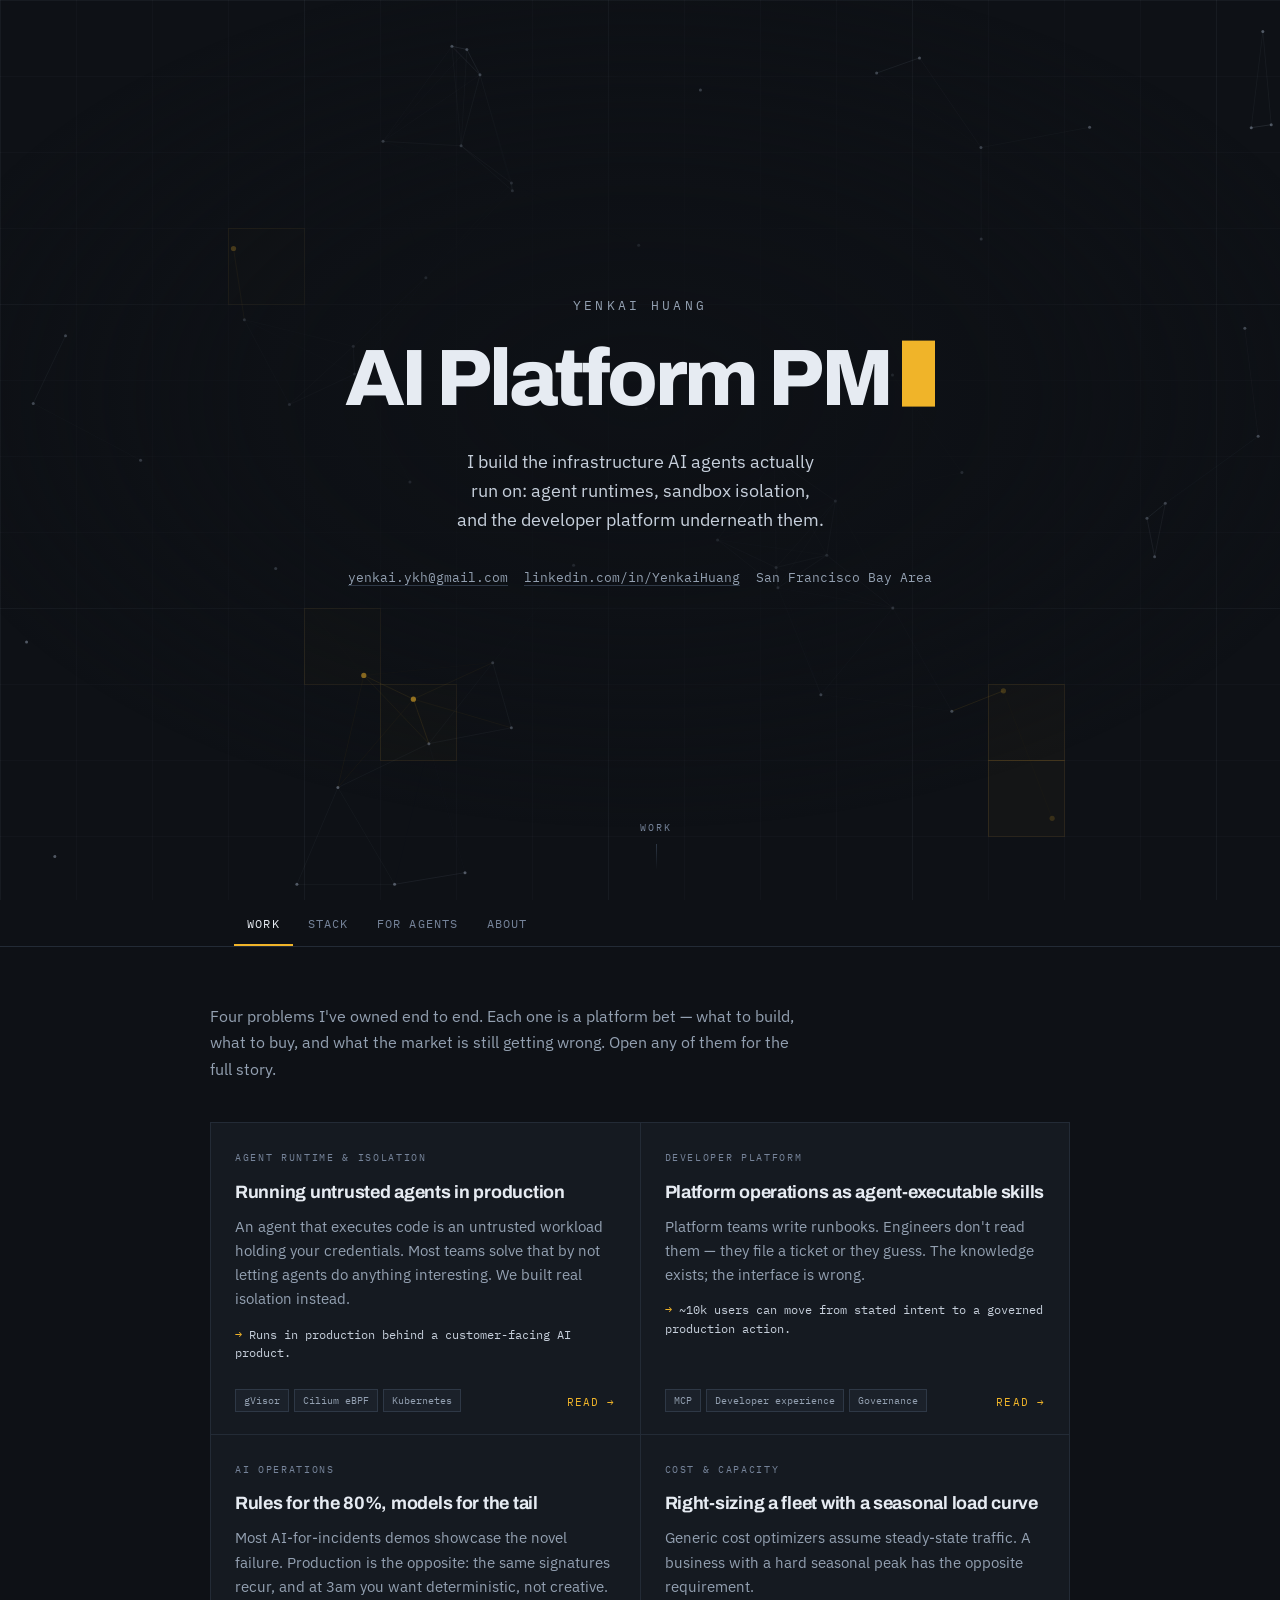
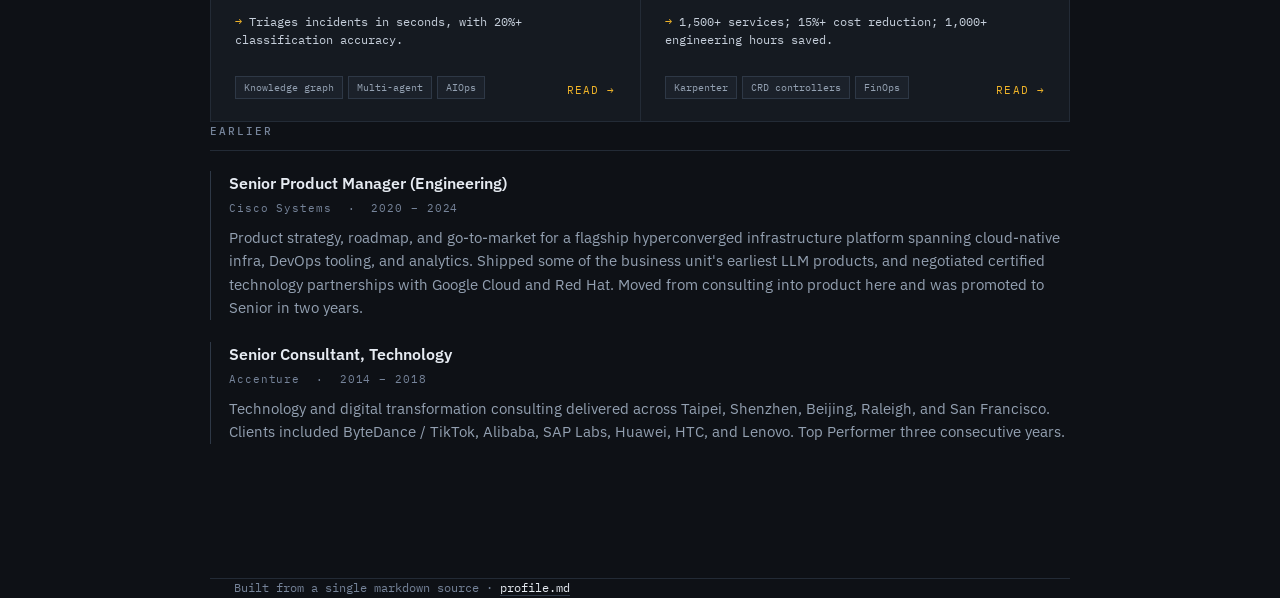
==== index.html @ a50558ac "Deploy portfolio site" ====
<!DOCTYPE html>
<html lang="en">
<head>
<meta charset="UTF-8">
<meta name="viewport" content="width=device-width, initial-scale=1">
<title>Yenkai Huang — AI Platform PM</title>
<meta name="description" content="I build the infrastructure AI agents actually run on: agent runtimes, sandbox isolation, and the developer platform underneath them.">
<meta property="og:title" content="Yenkai Huang — AI Platform PM">
<meta property="og:description" content="I build the infrastructure AI agents actually run on: agent runtimes, sandbox isolation, and the developer platform underneath them.">
<meta property="og:type" content="website">
<link rel="preconnect" href="https://fonts.googleapis.com"><link rel="preconnect" href="https://fonts.gstatic.com" crossorigin><link href="https://fonts.googleapis.com/css2?family=Archivo:wght@700;800&family=IBM+Plex+Sans:wght@400;500;600&family=IBM+Plex+Mono:wght@400;500&display=swap" rel="stylesheet">
<style>
:root{
  --ground:#0e1116; --surface:#151a21; --surface-2:#1b212a;
  --rule:#232b36; --rule-2:#2e3846;
  --ink:#e6ebf2; --ink-2:#c6cfdb; --muted:#93a0b1; --faint:#76849a;
  --accent:#f0b429; --accent-dim:#a8791a;
  --maxw:860px;
}
*,*::before,*::after{box-sizing:border-box;margin:0;padding:0}
html{scroll-behavior:smooth;-webkit-text-size-adjust:100%}
body{
  font-family:'IBM Plex Sans',-apple-system,BlinkMacSystemFont,'Segoe UI',Helvetica,Arial,sans-serif;
  background:var(--ground); color:var(--ink-2);
  line-height:1.62; font-size:16px; -webkit-font-smoothing:antialiased;
}
.wrap{max-width:var(--maxw);margin:0 auto;padding:0 24px}
a{color:var(--ink);text-decoration:underline;text-decoration-color:var(--rule-2);text-underline-offset:3px}
a:hover{color:var(--accent);text-decoration-color:var(--accent)}
:focus-visible{outline:2px solid var(--accent);outline-offset:3px;border-radius:2px}
code,pre,.mono{font-family:'IBM Plex Mono',ui-monospace,SFMono-Regular,Menlo,Consolas,monospace}
.sr{position:absolute;width:1px;height:1px;padding:0;margin:-1px;overflow:hidden;clip:rect(0 0 0 0);white-space:nowrap;border:0}

/* ── Hero: one full viewport, centred, canvas behind ── */
.hero{
  position:relative;min-height:100svh;display:flex;flex-direction:column;
  align-items:center;justify-content:center;text-align:center;
  padding:80px 24px 96px;overflow:hidden;
}
#topo{position:absolute;inset:0;width:100%;height:100%;display:block;z-index:0}
.hero-veil{
  position:absolute;inset:0;z-index:1;pointer-events:none;
  background:radial-gradient(ellipse 58% 48% at 50% 44%,
    rgba(14,17,22,.90) 0%, rgba(14,17,22,.62) 52%, rgba(14,17,22,0) 100%);
}
.hero-inner{position:relative;z-index:2;width:100%;max-width:1040px;display:flex;flex-direction:column;align-items:center;gap:0}
.hero-name{
  font-family:'IBM Plex Mono',ui-monospace,monospace;font-size:.82rem;letter-spacing:.24em;
  text-transform:uppercase;color:var(--muted);margin-bottom:22px;
}
.roleline{
  font-family:'Archivo',-apple-system,Helvetica,Arial,sans-serif;
  font-size:clamp(2rem,7.4vw,5rem);font-weight:800;letter-spacing:-.04em;
  line-height:1.0;color:var(--ink);margin-bottom:28px;
  display:grid;grid-template-columns:minmax(0,1fr);perspective:900px;
}
.roleline>.sizer,.roleline>.live{grid-area:1/1}
.roleline>.sizer{visibility:hidden;pointer-events:none}
.roleline>.live{display:flex;flex-wrap:wrap;justify-content:center;align-items:baseline;gap:0 .16em}
.flip{display:inline-block;transform-origin:50% 60%;backface-visibility:hidden}
.flip.out{animation:flipOut .3s cubic-bezier(.55,0,.85,.2) forwards}
.flip.in{animation:flipIn .38s cubic-bezier(.2,.9,.3,1)}
@keyframes flipOut{to{transform:rotateX(-85deg);opacity:0}}
@keyframes flipIn{from{transform:rotateX(80deg);opacity:0}to{transform:none;opacity:1}}
.flip::after{
  content:"";display:inline-block;width:.42em;height:.82em;background:var(--accent);
  margin-left:.14em;transform:translateY(.02em);animation:blink 1.15s steps(1,end) infinite;
}
.roleline>.sizer .flip::after{animation:none}
@keyframes blink{0%,48%{opacity:1}49%,100%{opacity:0}}
.hero-lede{font-size:1.12rem;color:var(--ink-2);max-width:46ch;margin-bottom:34px;text-wrap:balance}
.hero-contact{
  font-family:'IBM Plex Mono',ui-monospace,monospace;font-size:.8rem;color:var(--muted);
  display:flex;flex-wrap:wrap;justify-content:center;gap:6px 16px;
}
.hero-contact a{color:var(--muted);text-decoration-color:var(--rule-2)}
.hero-contact a:hover{color:var(--accent)}
.scrollcue{
  position:absolute;bottom:30px;left:50%;transform:translateX(-50%);z-index:2;
  font-family:'IBM Plex Mono',monospace;font-size:.64rem;letter-spacing:.2em;
  text-transform:uppercase;color:var(--faint);text-decoration:none;
  display:flex;flex-direction:column;align-items:center;gap:7px;
}
.scrollcue:hover{color:var(--accent)}
.scrollcue span{display:block;width:1px;height:26px;background:linear-gradient(var(--rule-2),transparent);animation:cue 2.4s ease-in-out infinite}
@keyframes cue{0%,100%{opacity:.35;transform:scaleY(.7)}50%{opacity:1;transform:scaleY(1)}}

/* ── Orchestrated entrance ── */
@keyframes rise{from{opacity:0;transform:translateY(10px)}to{opacity:1;transform:none}}
@keyframes settle{from{opacity:0}to{opacity:1}}
#topo{animation:settle 1100ms ease-out both}
.hero-inner>*{animation:rise 560ms cubic-bezier(.2,.75,.3,1) both}
.hero-inner>*:nth-child(1){animation-delay:120ms}
.hero-inner>*:nth-child(2){animation-delay:250ms}
.hero-inner>*:nth-child(3){animation-delay:400ms}
.hero-inner>*:nth-child(4){animation-delay:530ms}
.scrollcue{animation:rise 560ms cubic-bezier(.2,.75,.3,1) both;animation-delay:760ms}

/* ── Tabs ── */
.tabbar{position:sticky;top:0;z-index:30;background:var(--ground);border-bottom:1px solid var(--rule)}
.tablist{max-width:var(--maxw);margin:0 auto;padding:0 24px;display:flex;gap:2px;overflow-x:auto;scrollbar-width:none}
.tablist::-webkit-scrollbar{display:none}
.tab{
  appearance:none;background:none;border:0;border-bottom:2px solid transparent;
  font-family:'IBM Plex Mono',ui-monospace,monospace;font-size:.74rem;letter-spacing:.1em;
  text-transform:uppercase;color:var(--faint);padding:16px 13px 13px;cursor:pointer;
  white-space:nowrap;transition:color .15s,border-color .15s;
}
.tab:hover{color:var(--ink-2)}
.tab[aria-selected="true"]{color:var(--ink);border-bottom-color:var(--accent)}

/* ── Panels ── */
.panel{padding:56px 0 112px}
.panel[hidden]{display:none}
.lede{font-size:1.02rem;color:var(--muted);max-width:60ch;margin-bottom:40px}
h2{
  font-family:'IBM Plex Mono',ui-monospace,monospace;font-size:.7rem;letter-spacing:.18em;
  text-transform:uppercase;color:var(--faint);margin:56px 0 20px;padding-bottom:10px;
  border-bottom:1px solid var(--rule);font-weight:500;
}
h2:first-of-type{margin-top:0}
h3{font-family:'Archivo',sans-serif;font-size:1.12rem;font-weight:700;color:var(--ink);letter-spacing:-.015em;margin-bottom:8px;text-wrap:balance}

/* ── Work cards ── */
.cards{display:grid;grid-template-columns:1fr 1fr;gap:1px;background:var(--rule);border:1px solid var(--rule)}
.card{
  display:flex;flex-direction:column;background:var(--surface);padding:26px 24px 22px;
  text-decoration:none;color:inherit;transition:background .18s;
}
.card:hover{background:var(--surface-2);color:inherit}
.card .kicker{
  font-family:'IBM Plex Mono',ui-monospace,monospace;font-size:.65rem;letter-spacing:.16em;
  text-transform:uppercase;color:var(--faint);margin-bottom:12px;
}
.card p{font-size:.93rem;color:var(--muted);margin-bottom:14px}
.card .metric{font-family:'IBM Plex Mono',ui-monospace,monospace;font-size:.75rem;color:var(--ink-2);line-height:1.55;margin-bottom:14px}
.card .metric::before{content:"→ ";color:var(--accent)}
.card .foot{margin-top:auto;display:flex;justify-content:space-between;align-items:flex-end;gap:12px;padding-top:12px}
.more{font-family:'IBM Plex Mono',ui-monospace,monospace;font-size:.7rem;letter-spacing:.1em;text-transform:uppercase;color:var(--accent);flex:none}
.tags{display:flex;flex-wrap:wrap;gap:5px}
.tag{font-family:'IBM Plex Mono',ui-monospace,monospace;background:var(--surface-2);border:1px solid var(--rule-2);color:var(--muted);font-size:.65rem;padding:2px 8px}

/* ── Domain rows ── */
.domaincards{display:flex;flex-direction:column;border-top:1px solid var(--rule)}
.dcard{
  display:flex;justify-content:space-between;align-items:center;gap:20px;
  border-bottom:1px solid var(--rule);padding:22px 4px;text-decoration:none;color:inherit;
  transition:padding-left .18s,background .18s;
}
.dcard:hover{padding-left:12px;background:var(--surface);color:inherit}
.dcard p{font-size:.9rem;color:var(--muted);margin-top:5px}
.dcard .arrow{color:var(--accent);font-size:1.05rem;flex:none}

/* ── Earlier ── */
.earlier{padding-left:18px;border-left:1px solid var(--rule-2);margin-bottom:22px}
.earlier .role{font-weight:600;color:var(--ink);font-size:.98rem}
.earlier .meta{font-family:'IBM Plex Mono',ui-monospace,monospace;font-size:.71rem;color:var(--faint);letter-spacing:.08em;margin:3px 0 8px}
.earlier p{font-size:.91rem;color:var(--muted)}

/* ── Tables ── */
table{width:100%;border-collapse:collapse;font-size:.9rem;margin-bottom:8px}
th{
  text-align:left;font-family:'IBM Plex Mono',ui-monospace,monospace;font-size:.65rem;letter-spacing:.14em;
  text-transform:uppercase;color:var(--faint);padding:0 14px 10px 0;border-bottom:1px solid var(--rule-2);font-weight:500;
}
td{padding:12px 14px 12px 0;border-bottom:1px solid var(--rule);vertical-align:top;color:var(--muted)}
td:first-child{color:var(--ink);font-weight:500;white-space:nowrap}
.scroller{overflow-x:auto;margin-bottom:28px}
.depth{font-family:'IBM Plex Mono',ui-monospace,monospace;font-size:.63rem;letter-spacing:.1em;text-transform:uppercase;padding:2px 7px;white-space:nowrap}
.d-expert{background:var(--accent);color:var(--ground);font-weight:500}
.d-practiced{background:var(--surface-2);color:var(--ink-2);border:1px solid var(--rule-2)}
.d-familiar{background:transparent;color:var(--faint);border:1px solid var(--rule)}

.rubric{display:grid;grid-template-columns:repeat(3,1fr);gap:1px;background:var(--rule);border:1px solid var(--rule);margin-bottom:36px}
.rubric div{background:var(--surface);padding:18px}
.rubric strong{font-family:'IBM Plex Mono',ui-monospace,monospace;font-size:.7rem;letter-spacing:.12em;text-transform:uppercase;color:var(--accent)}
.rubric p{font-size:.85rem;color:var(--muted);margin-top:8px}

/* ── For Agents ── */
.callout{background:var(--surface);border:1px solid var(--rule);padding:24px;margin-bottom:30px}
.callout p{font-size:.95rem;color:var(--muted)}
.filelink{
  display:inline-flex;align-items:center;gap:9px;margin-top:16px;background:var(--accent);color:var(--ground);
  padding:10px 17px;font-family:'IBM Plex Mono',ui-monospace,monospace;font-size:.76rem;font-weight:500;text-decoration:none;
}
.filelink:hover{background:var(--ink);color:var(--ground)}
.diagram{background:var(--surface);border:1px solid var(--rule);padding:24px 18px;margin-bottom:30px;overflow-x:auto}
.diagram svg{display:block;width:100%;min-width:560px;height:auto}
.decision{margin-bottom:24px}
.decision p{font-size:.93rem;color:var(--muted)}
pre{background:var(--surface);border:1px solid var(--rule);color:var(--ink-2);padding:18px 20px;overflow-x:auto;font-size:.79rem;line-height:1.65;margin-bottom:12px}
.note{font-size:.87rem;color:var(--muted);margin-bottom:28px;max-width:62ch}

/* ── About ── */
.about{display:flex;flex-direction:column;gap:18px}
.about p{font-size:1rem;color:var(--ink-2);max-width:62ch}
.edu{margin-bottom:17px}
.edu .school{font-weight:600;color:var(--ink);font-size:.99rem}
.edu .detail{font-size:.86rem;color:var(--muted)}
.community{display:flex;flex-direction:column;gap:8px}
.community li{font-size:.93rem;color:var(--muted);list-style:none;padding-left:20px;position:relative}
.community li::before{content:"·";position:absolute;left:5px;color:var(--accent);font-weight:700}

/* ── Detail pages ── */
.backlink{font-family:'IBM Plex Mono',ui-monospace,monospace;font-size:.72rem;letter-spacing:.1em;text-transform:uppercase;color:var(--faint);text-decoration:none;display:inline-block;margin-bottom:34px}
.backlink:hover{color:var(--accent)}
.detail-head{padding:60px 0 10px}
.detail-head h1{font-family:'Archivo',sans-serif;font-size:clamp(1.9rem,5vw,2.8rem);font-weight:800;letter-spacing:-.035em;line-height:1.07;color:var(--ink);margin-bottom:16px;max-width:19ch;text-wrap:balance}
.detail-metric{font-family:'IBM Plex Mono',ui-monospace,monospace;font-size:.83rem;color:var(--ink-2);border-top:1px solid var(--rule);padding-top:16px;margin-top:20px;max-width:60ch}
.detail-metric::before{content:"→ ";color:var(--accent)}
.detail-body{padding:20px 0 104px}
.detail-body section{margin-bottom:38px}
.detail-body h2{border:0;margin:0 0 12px;padding:0}
.detail-body p{font-size:1.01rem;color:var(--ink-2);max-width:64ch}
.nextprev{border-top:1px solid var(--rule);padding-top:24px;display:flex;flex-wrap:wrap;gap:10px}
.nextprev a{font-family:'IBM Plex Mono',ui-monospace,monospace;font-size:.74rem;text-decoration:none;border:1px solid var(--rule-2);padding:10px 14px;color:var(--muted)}
.nextprev a:hover{border-color:var(--accent);color:var(--accent)}

footer{border-top:1px solid var(--rule);padding:28px 0 48px;font-family:'IBM Plex Mono',ui-monospace,monospace;font-size:.72rem;color:var(--faint)}

@media (max-width:700px){
  .hero{padding:72px 20px 88px}
  .cards{grid-template-columns:1fr}
  .rubric{grid-template-columns:1fr}
  .panel{padding:40px 0 80px}
}
@media (prefers-reduced-motion:reduce){
  *{transition:none!important;animation:none!important;scroll-behavior:auto!important}
  /* The entrance animates opacity 0 -> 1 with fill-mode both. Killing the
     animation without this would leave the whole hero invisible. */
  #topo,.hero-inner>*,.scrollcue{opacity:1!important;transform:none!important}
}
</style>
</head>
<body>

<section class="hero">
  <canvas id="topo" aria-hidden="true"></canvas>
  <div class="hero-veil"></div>
  <div class="hero-inner">
    <div class="hero-name">Yenkai Huang</div>
    <h1 class="roleline">
      <span class="live sizer" aria-hidden="true"><span class="flip">AI Platform PM</span></span><span class="live sizer" aria-hidden="true"><span class="flip">Agent Infrastructure PM</span></span><span class="live sizer" aria-hidden="true"><span class="flip">Developer Platform PM</span></span><span class="live sizer" aria-hidden="true"><span class="flip">Kubernetes Platform PM</span></span><span class="live sizer" aria-hidden="true"><span class="flip">GenAI Product PM</span></span>
      <span class="live">
        <span class="flip" id="flip" data-roles='["AI Platform PM", "Agent Infrastructure PM", "Developer Platform PM", "Kubernetes Platform PM", "GenAI Product PM"]' aria-hidden="true">AI Platform PM</span>
      </span>
      <span class="sr">Yenkai Huang — AI Platform PM / Agent Infrastructure PM / Developer Platform PM / Kubernetes Platform PM / GenAI Product PM</span>
    </h1>
    <p class="hero-lede">I build the infrastructure AI agents actually run on: agent runtimes, sandbox isolation, and the developer platform underneath them.</p>
    <div class="hero-contact">
      <a href="mailto:yenkai.ykh@gmail.com">yenkai.ykh@gmail.com</a>
      <a href="http://linkedin.com/in/yenkaihuang">linkedin.com/in/YenkaiHuang</a>
      <span>San Francisco Bay Area</span>
    </div>
  </div>
  <a class="scrollcue" href="#panel-work">Work<span></span></a>
</section>

<nav class="tabbar" aria-label="Sections">
  <div class="tablist" role="tablist"><button role="tab" class="tab" id="tab-work" data-tab="work" aria-controls="panel-work" aria-selected="true" tabindex="0">Work</button><button role="tab" class="tab" id="tab-stack" data-tab="stack" aria-controls="panel-stack" aria-selected="false" tabindex="-1">Stack</button><button role="tab" class="tab" id="tab-agents" data-tab="agents" aria-controls="panel-agents" aria-selected="false" tabindex="-1">For Agents</button><button role="tab" class="tab" id="tab-about" data-tab="about" aria-controls="panel-about" aria-selected="false" tabindex="-1">About</button></div>
</nav>

<section role="tabpanel" class="panel wrap" id="panel-work" aria-labelledby="tab-work">
    <p class="lede">Four problems I've owned end to end. Each one is a platform bet — what to build, what to buy, and what the market is still getting wrong. Open any of them for the full story.</p>
    <div class="cards">
      <a class="card" href="work/agent-runtime.html">
        <div class="kicker">Agent Runtime &amp; Isolation</div>
        <h3>Running untrusted agents in production</h3>
        <p>An agent that executes code is an untrusted workload holding your credentials. Most teams solve that by not letting agents do anything interesting. We built real isolation instead.</p>
        <div class="metric">Runs in production behind a customer-facing AI product.</div>
        <div class="foot">
          <div class="tags"><span class="tag">gVisor</span><span class="tag">Cilium eBPF</span><span class="tag">Kubernetes</span></div>
          <span class="more">Read &rarr;</span>
        </div>
      </a>
      <a class="card" href="work/mcp-skills.html">
        <div class="kicker">Developer Platform</div>
        <h3>Platform operations as agent-executable skills</h3>
        <p>Platform teams write runbooks. Engineers don't read them — they file a ticket or they guess. The knowledge exists; the interface is wrong.</p>
        <div class="metric">~10k users can move from stated intent to a governed production action.</div>
        <div class="foot">
          <div class="tags"><span class="tag">MCP</span><span class="tag">Developer experience</span><span class="tag">Governance</span></div>
          <span class="more">Read &rarr;</span>
        </div>
      </a>
      <a class="card" href="work/incident-triage.html">
        <div class="kicker">AI Operations</div>
        <h3>Rules for the 80%, models for the tail</h3>
        <p>Most AI-for-incidents demos showcase the novel failure. Production is the opposite: the same signatures recur, and at 3am you want deterministic, not creative.</p>
        <div class="metric">Triages incidents in seconds, with 20%+ classification accuracy.</div>
        <div class="foot">
          <div class="tags"><span class="tag">Knowledge graph</span><span class="tag">Multi-agent</span><span class="tag">AIOps</span></div>
          <span class="more">Read &rarr;</span>
        </div>
      </a>
      <a class="card" href="work/autoscaling.html">
        <div class="kicker">Cost &amp; Capacity</div>
        <h3>Right-sizing a fleet with a seasonal load curve</h3>
        <p>Generic cost optimizers assume steady-state traffic. A business with a hard seasonal peak has the opposite requirement.</p>
        <div class="metric">1,500+ services; 15%+ cost reduction; 1,000+ engineering hours saved.</div>
        <div class="foot">
          <div class="tags"><span class="tag">Karpenter</span><span class="tag">CRD controllers</span><span class="tag">FinOps</span></div>
          <span class="more">Read &rarr;</span>
        </div>
      </a></div>
    <h2>Earlier</h2>
    
      <div class="earlier">
        <div class="role">Senior Product Manager (Engineering)</div>
        <div class="meta">Cisco Systems &nbsp;·&nbsp; 2020 – 2024</div>
        <p>Product strategy, roadmap, and go-to-market for a flagship hyperconverged infrastructure platform spanning cloud-native infra, DevOps tooling, and analytics. Shipped some of the business unit's earliest LLM products, and negotiated certified technology partnerships with Google Cloud and Red Hat. Moved from consulting into product here and was promoted to Senior in two years.</p>
      </div>
      <div class="earlier">
        <div class="role">Senior Consultant, Technology</div>
        <div class="meta">Accenture &nbsp;·&nbsp; 2014 – 2018</div>
        <p>Technology and digital transformation consulting delivered across Taipei, Shenzhen, Beijing, Raleigh, and San Francisco. Clients included ByteDance / TikTok, Alibaba, SAP Labs, Huawei, HTC, and Lenovo. Top Performer three consecutive years.</p>
      </div></section><section role="tabpanel" class="panel wrap" id="panel-stack" aria-labelledby="tab-stack" hidden>
    <p class="lede">Three domains, with self-assessed depth against an explicit rubric rather than a logo wall. I'd rather be checked on this than flatter myself. Open a domain for how I actually use it.</p>
    <div class="rubric"><div><strong>Expert</strong><p>Defined architecture and requirements, made the build/buy call, can defend the tradeoffs at a whiteboard.</p></div><div><strong>Practiced</strong><p>Wrote PRDs against it and worked daily with the engineers building it.</p></div><div><strong>Familiar</strong><p>Evaluated it, benchmarked it, or used it as reference.</p></div></div>
    <h2>Domains</h2>
    <div class="domaincards">
      <a class="dcard" href="domain/ai-agent-tooling.html">
        <div><h3>AI &amp; Agent Tooling</h3><p>Agent runtimes, the protocol layer above them, and retrieval that holds up in production.</p></div>
        <span class="arrow">&rarr;</span>
      </a>
      <a class="dcard" href="domain/platform-infra.html">
        <div><h3>Platform &amp; Infrastructure</h3><p>Kubernetes at multi-tenant scale, and the isolation and autoscaling layers on top.</p></div>
        <span class="arrow">&rarr;</span>
      </a>
      <a class="dcard" href="domain/data-analytics.html">
        <div><h3>Data &amp; Analytics</h3><p>The measurement layer — pricing, adoption, reliability, and cost.</p></div>
        <span class="arrow">&rarr;</span>
      </a></div>
    <h2>Build vs. buy — categories I've evaluated</h2>
    <p class="note">Part of a platform PM's job is knowing when not to build. These are categories I've evaluated seriously, with the positioning I formed at the time. Reasonable people disagree, and these markets move fast.</p>
    <div class="scroller"><table>
      <thead><tr><th>Product</th><th>Category</th><th>Positioning as I read it</th></tr></thead>
      <tbody><tr><td>ScaleOps</td><td>K8s cost optimization</td><td>Strong automated right-sizing. Optimizes toward observed steady state, which is the right default for most fleets.</td></tr><tr><td>Cast.ai</td><td>K8s cost optimization</td><td>Broad automation and good bin-packing. Best fit where infrastructure policy can be delegated wholesale.</td></tr><tr><td>Zesty</td><td>K8s cost optimization</td><td>Commitment and capacity management angle. Value concentrates on the purchasing side rather than workload shape.</td></tr><tr><td>AWS AgentCore</td><td>Managed agent runtime</td><td>Managed runtime with the depth of the AWS control plane behind it. Strongest where you're already all-in on AWS identity.</td></tr><tr><td>Anthropic Agents API</td><td>Managed agent runtime</td><td>Cleanest developer ergonomics of the group. Optimizes for time-to-first-agent over infrastructure control.</td></tr><tr><td>Fly.io Sprites</td><td>Ephemeral sandboxes</td><td>Fast, lightweight isolated execution. Attractive when the unit of work is short-lived and stateless.</td></tr><tr><td>Vercel Sandbox</td><td>Ephemeral sandboxes</td><td>Tight integration with an existing deploy workflow. Compelling if your app already lives there.</td></tr><tr><td>Datadog</td><td>Observability / AIOps</td><td>Deepest signal coverage in the category. The question is usually cost curve and data gravity, not capability.</td></tr></tbody>
    </table></div></section><section role="tabpanel" class="panel wrap" id="panel-agents" aria-labelledby="tab-agents" hidden>
    <p class="lede">This page is generated from a single structured markdown file. So is my resume PDF. So is the context an LLM gets when it's asked about my work — I built a local MCP server over the same source so an agent can query it directly rather than scraping a webpage. The point isn't the novelty. It's that a career, like a product, benefits from having one source of truth and a machine-readable interface.</p>
    <h2>The source file</h2>
    <div class="callout">
      <p>The structured profile behind this page. Plain markdown with YAML frontmatter — readable by a person, parseable by a model, and the same file the resume PDF builds from.</p>
      <a class="filelink" href="profile.md">profile.md &nbsp;&rarr;</a>
    </div>
    <h2>The MCP server</h2>
    <p class="note">A personal MCP server that turns a directory of markdown into a semantically searchable knowledge base, with drafting tools on top. Built for my own use; running daily.</p>
    <div class="diagram">
<svg viewBox="0 0 720 200" style="color:var(--ink-2)" role="img" aria-label="Architecture: markdown files are chunked and embedded locally into a vector store, which an MCP server queries for an agent client. A filesystem watcher re-indexes on change.">
  <defs>
    <marker id="ar" markerWidth="8" markerHeight="8" refX="7" refY="4" orient="auto">
      <path d="M0,1 L7,4 L0,7 z" fill="currentColor" opacity=".55"/>
    </marker>
  </defs>
  <g font-family="ui-monospace,SFMono-Regular,Menlo,monospace" font-size="11" fill="currentColor">
    <rect x="4" y="52" width="120" height="46" rx="7" fill="var(--surface-2)" stroke="var(--rule-2)"/>
    <text x="64" y="71" text-anchor="middle" font-weight="700">markdown</text>
    <text x="64" y="86" text-anchor="middle" fill="currentColor" opacity=".6">+ frontmatter</text>
    <rect x="164" y="52" width="120" height="46" rx="7" fill="var(--surface-2)" stroke="var(--rule-2)"/>
    <text x="224" y="71" text-anchor="middle" font-weight="700">chunker</text>
    <text x="224" y="86" text-anchor="middle" fill="currentColor" opacity=".6">category-aware</text>
    <rect x="324" y="52" width="120" height="46" rx="7" fill="var(--surface-2)" stroke="var(--rule-2)"/>
    <text x="384" y="71" text-anchor="middle" font-weight="700">embeddings</text>
    <text x="384" y="86" text-anchor="middle" fill="currentColor" opacity=".6">local model</text>
    <rect x="484" y="52" width="120" height="46" rx="7" fill="var(--surface-2)" stroke="var(--rule-2)"/>
    <text x="544" y="71" text-anchor="middle" font-weight="700">vector store</text>
    <text x="544" y="86" text-anchor="middle" fill="currentColor" opacity=".6">on disk</text>
    <rect x="324" y="132" width="120" height="44" rx="7" fill="var(--surface)" stroke="var(--accent)" stroke-width="1.5"/>
    <text x="384" y="151" text-anchor="middle" font-weight="700" fill="currentColor">MCP server</text>
    <text x="384" y="166" text-anchor="middle" fill="currentColor" opacity=".6">9 tools</text>
    <rect x="564" y="132" width="140" height="44" rx="7" fill="var(--surface-2)" stroke="var(--rule-2)"/>
    <text x="634" y="151" text-anchor="middle" font-weight="700">agent client</text>
    <text x="634" y="166" text-anchor="middle" fill="currentColor" opacity=".6">Claude / Cursor</text>
    <g stroke="currentColor" stroke-opacity=".5" fill="none" marker-end="url(#ar)">
      <path d="M126,75 L160,75"/><path d="M286,75 L320,75"/><path d="M446,75 L480,75"/>
      <path d="M544,100 L544,154 L450,154"/><path d="M448,154 L560,154"/>
    </g>
    <path d="M64,100 L64,154 L318,154" stroke="var(--rule-2)" fill="none" stroke-dasharray="4 4" marker-end="url(#ar)"/>
    <text x="150" y="150" fill="currentColor" opacity=".5" font-size="10">watcher re-indexes on change</text>
  </g>
</svg>
</div>
    <h3>Tools it exposes</h3>
    <div class="scroller"><table>
      <thead><tr><th>Tool</th><th>Purpose</th></tr></thead>
      <tbody><tr><td><code>search_knowledge_base</code></td><td>Semantic search across the corpus, optionally scoped to a category.</td></tr><tr><td><code>read_entry</code></td><td>Read one entry with its frontmatter intact.</td></tr><tr><td><code>create_entry</code></td><td>Create a new entry. Fails if it already exists unless forced.</td></tr><tr><td><code>update_entry</code></td><td>Append or overwrite. Appends by default — destructive mode is opt-in.</td></tr><tr><td><code>retrieve_drafting_context</code></td><td>Pull persona, policy, and relevant entries before writing anything.</td></tr><tr><td><code>check_task_readiness</code></td><td>Check whether enough is known to start. Returns what's missing.</td></tr><tr><td><code>ingest_knowledge_base</code></td><td>Re-index the corpus.</td></tr><tr><td><code>compile_indexes</code></td><td>Generate wiki-style index files per category.</td></tr><tr><td><code>health_check_kb</code></td><td>Report stale entries, missing metadata, and stub content.</td></tr></tbody>
    </table></div>
    <h2>Three decisions worth defending</h2>
    <div class="decision"><h3>Chunking is category-aware, not one-size-fits-all</h3><p>A person's bio and a strategy doc want different treatment. Short or atomic entries stay whole; long documents split on markdown headings with the YAML frontmatter re-prepended to every chunk, so a retrieved fragment still knows what it belongs to. A sliding window is the fallback, not the default.</p></div><div class="decision"><h3>The index heals itself</h3><p>A debounced filesystem watcher re-indexes changed files automatically, re-ingest deletes prior chunks so duplicates can't accumulate, and changing the embedding model triggers a full rebuild. You edit a markdown file in any editor and retrieval is correct a second later. No ingest step to forget.</p></div><div class="decision"><h3>The agent interviews you before it drafts</h3><p>`check_task_readiness` is the tool I'd argue for hardest. Before writing anything, it checks the request against a task template and reports what's missing — so the model asks a question instead of confidently inventing a detail. Most drafting failures are missing-context failures.</p></div>
    <p class="note">ChromaDB for vectors, sentence-transformers (all-mpnet-base-v2) for embeddings — both running locally. No API key, no external calls at query time, telemetry off. A knowledge base that includes work notes shouldn't require shipping them to a third party to search them.</p>
    <h2>Shape of the config</h2>
    <pre><code>{
  "mcpServers": {
    "knowledge-base": {
      "command": "bash",
      "args": ["/absolute/path/to/start_server.sh"],
      "env": {}
    }
  }
}</code></pre>
    <p class="note">Honest framing: this is a personal project I use daily, not a packaged product. It runs locally against my own corpus and isn't distributed. The config below is illustrative of the shape, not an install path.</p></section><section role="tabpanel" class="panel wrap" id="panel-about" aria-labelledby="tab-about" hidden>
    <div class="about"><p>I don't treat infrastructure as a plumbing problem. I treat it as a developer experience problem. When an engineer spends a workday editing YAML to change one autoscaling parameter, or diagnoses the same failure signature for the fortieth time in a quarter, that's a product failure wearing an engineering costume. My job is to find the product underneath the infrastructure.</p><p>I got here sideways — consulting across Taipei, Shenzhen, Beijing, and the Bay Area, then product at Cisco during the shift to cloud-native infrastructure. Lately I've been the sole PM for an internal developer platform: the agent runtime and sandbox, the Kubernetes compute layer beneath it, and the incident response system that keeps it standing. My users are engineers, and the product is the paved road they ship on.</p><p>The industry context happens to be consumer finance, but little of the work is finance-specific. Multi-tenant isolation, a governed path from intent to production, and an operations layer people trust at 3am are every platform team's problems — a seasonal traffic curve just makes them arrive earlier and hurt more.</p><p>That inside view is what I'd bring to a vendor. I've been the buyer evaluating this category and the builder who decided to build instead. I know which demos land with an enterprise platform team, which get quietly dismissed, and what the internal alternative actually costs.</p></div>
    <h2>Education</h2>
    <div class="edu"><div class="school">UC Berkeley, Haas School of Business, MBA, 2020</div><div class="detail">International Office Award · Foxconn Scholarship · VP, Haas Tech Club · Student Instructor of PM &amp; Data Analytics</div></div><div class="edu"><div class="school">National Taiwan University, MS, Computer Science and Electrical Engineering, 2013</div><div class="detail">Recommender Systems, Collaborative Filtering, ML, Network Graph Theory</div></div><div class="edu"><div class="school">National Tsing Hua University, BS, Computer Science &amp; Quantitative Finance, 2011</div></div><div class="edu"><div class="school">Continuing Education</div><div class="detail">Claude Certified Architect · Reforge: Product Strategy, Experimentation · Coursera: Deep Learning, GenAI with LLMs</div></div>
    <h2>Community &amp; writing</h2>
    <ul class="community"><li>Organizing team, GenAI Summit SF</li><li>Presenter, Kubernetes Community Days SF Bay Area 2025</li><li>Conference Speaker, Cisco Live</li><li>Board Member, NATEA (North American Taiwanese Engineering Association)</li><li>Cal Hackathon Mentor, UC Berkeley</li><li>Content creator: GenAI write-ups and industry analysis (Mandarin)</li><li>30K+ social / fanpage followers</li></ul>
    <h2>Contact</h2>
    <p class="note">Best reached by email or LinkedIn.<br>
      <a href="mailto:yenkai.ykh@gmail.com">yenkai.ykh@gmail.com</a>
      <span class="sep">·</span>
      <a href="http://linkedin.com/in/yenkaihuang">linkedin.com/in/YenkaiHuang</a>
    </p></section>
<footer class="wrap">
  Built from a single markdown source · <a href="profile.md">profile.md</a>
</footer>
<script>
(function(){
  var tabs=[].slice.call(document.querySelectorAll('[role="tab"]'));
  var panels=[].slice.call(document.querySelectorAll('[role="tabpanel"]'));
  if(!tabs.length)return;
  function select(id,focus){
    tabs.forEach(function(t){
      var on=t.dataset.tab===id;
      t.setAttribute('aria-selected',on?'true':'false');
      t.tabIndex=on?0:-1;
      if(on&&focus)t.focus();
    });
    panels.forEach(function(pl){pl.hidden=pl.id!=='panel-'+id;});
    if(history.replaceState)history.replaceState(null,'','#'+id);
  }
  tabs.forEach(function(t){
    t.addEventListener('click',function(){select(t.dataset.tab,false);});
    t.addEventListener('keydown',function(e){
      var i=tabs.indexOf(t),n=null;
      if(e.key==='ArrowRight')n=tabs[(i+1)%tabs.length];
      else if(e.key==='ArrowLeft')n=tabs[(i-1+tabs.length)%tabs.length];
      else if(e.key==='Home')n=tabs[0];
      else if(e.key==='End')n=tabs[tabs.length-1];
      if(n){e.preventDefault();select(n.dataset.tab,true);}
    });
  });
  function fromHash(){
    var id=(location.hash||'').replace('#','');
    if(tabs.some(function(t){return t.dataset.tab===id;}))select(id,false);
  }
  window.addEventListener('hashchange',fromHash);
  fromHash();
})();

(function(){
  var el=document.getElementById('flip');
  if(!el)return;
  var roles=JSON.parse(el.dataset.roles||'[]');
  if(roles.length<2)return;
  if(window.matchMedia&&window.matchMedia('(prefers-reduced-motion: reduce)').matches)return;
  var i=0,busy=false;
  function next(){
    if(busy||document.hidden)return;
    busy=true;
    el.classList.add('out');
    setTimeout(function(){
      i=(i+1)%roles.length;
      el.textContent=roles[i];
      el.classList.remove('out');
      el.classList.add('in');
      setTimeout(function(){el.classList.remove('in');busy=false;},340);
    },300);
  }
  setInterval(next,2600);
})();

(function(){
  var c=document.getElementById('topo');
  if(!c||!c.getContext)return;
  var host=c.parentNode, ctx=c.getContext('2d');
  var reduce=window.matchMedia&&window.matchMedia('(prefers-reduced-motion: reduce)').matches;
  var css=getComputedStyle(document.documentElement);
  function hexRGB(h){h=(h||'').trim().replace('#','');
    if(h.length===3)h=h[0]+h[0]+h[1]+h[1]+h[2]+h[2];
    return [parseInt(h.slice(0,2),16)||0,parseInt(h.slice(2,4),16)||0,parseInt(h.slice(4,6),16)||0];}
  var MC=hexRGB(css.getPropertyValue('--muted')||'#93a0b1');
  var AC=hexRGB(css.getPropertyValue('--accent')||'#f0b429');
  function rgba(c,a){return 'rgba('+c[0]+','+c[1]+','+c[2]+','+a+')';}

  var CELL=76, nodes=[], ripples=[], W=0,H=0,D=0,dpr=1,raf=null,visible=true,t=0,evictAt=0;
  var mx=-1,my=-1,hasPointer=false, CD=185, MAXN=120, seeded=false;

  function spawn(){return {x:Math.random()*W,y:Math.random()*H,
    vx:(Math.random()-.5)*.22,vy:(Math.random()-.5)*.22,
    hot:Math.random()<1/11, life:1, fading:0, wait:0, phase:Math.random()*6.283};}

  function init(){
    var r=host.getBoundingClientRect();
    W=r.width; H=r.height;
    dpr=Math.min(window.devicePixelRatio||1,2);
    c.width=Math.max(1,W*dpr); c.height=Math.max(1,H*dpr);
    ctx.setTransform(dpr,0,0,dpr,0,0);
    D=Math.min(150,W*0.14);
    var n=Math.min(70,Math.floor(W*H/19000));
    nodes=[];
    for(var i=0;i<n;i++){
      var nd=spawn();
      if(!seeded){ nd.life=0; nd.fading=-1; nd.wait=Math.floor(Math.random()*46); }
      nodes.push(nd);
    }
    seeded=true;
    ripples=[];
  }

  // Layer 1 — the lattice: cluster slots. Minor rule every cell, major every 4th.
  function grid(){
    var i;
    ctx.lineWidth=1;
    for(i=0;i<=Math.ceil(W/CELL);i++){
      var x=Math.round(i*CELL)+.5;
      ctx.strokeStyle=rgba(MC, i%4===0?0.075:0.032);
      ctx.beginPath();ctx.moveTo(x,0);ctx.lineTo(x,H);ctx.stroke();
    }
    for(i=0;i<=Math.ceil(H/CELL);i++){
      var y=Math.round(i*CELL)+.5;
      ctx.strokeStyle=rgba(MC, i%4===0?0.075:0.032);
      ctx.beginPath();ctx.moveTo(0,y);ctx.lineTo(W,y);ctx.stroke();
    }
  }

  // Layer 2 — a scheduled node lights the slot it occupies.
  function slots(){
    for(var i=0;i<nodes.length;i++){
      var p=nodes[i]; if(!p.hot)continue;
      var cx=Math.floor(p.x/CELL)*CELL, cy=Math.floor(p.y/CELL)*CELL;
      var pulse=0.5+0.5*Math.sin(t/2200*6.283+p.phase);
      ctx.fillStyle=rgba(AC,0.030*p.life*(0.55+0.45*pulse));
      ctx.fillRect(cx,cy,CELL,CELL);
      ctx.strokeStyle=rgba(AC,0.10*p.life);
      ctx.lineWidth=1;
      ctx.strokeRect(Math.round(cx)+.5,Math.round(cy)+.5,CELL,CELL);
    }
  }

  // Layer 3 — the cursor is a scheduler: it lights the slot under it and
  // links to any node in range, so the mesh reaches toward you.
  function cursor(){
    if(!hasPointer)return;
    var cx=Math.floor(mx/CELL)*CELL, cy=Math.floor(my/CELL)*CELL;
    ctx.fillStyle=rgba(AC,0.045);
    ctx.fillRect(cx,cy,CELL,CELL);
    ctx.strokeStyle=rgba(AC,0.20);
    ctx.lineWidth=1;
    ctx.strokeRect(Math.round(cx)+.5,Math.round(cy)+.5,CELL,CELL);
    for(var i=0;i<nodes.length;i++){
      var p=nodes[i],dx=p.x-mx,dy=p.y-my,d=Math.sqrt(dx*dx+dy*dy);
      if(d<CD){
        ctx.strokeStyle=rgba(AC,0.26*(1-d/CD)*p.life);
        ctx.lineWidth=1;
        ctx.beginPath();ctx.moveTo(mx,my);ctx.lineTo(p.x,p.y);ctx.stroke();
      }
    }
    ctx.fillStyle=rgba(AC,0.75);
    ctx.beginPath();ctx.arc(mx,my,2.2,0,6.283);ctx.fill();
  }

  function draw(){
    ctx.clearRect(0,0,W,H);
    grid(); slots(); cursor();
    var i,j;
    for(i=0;i<ripples.length;i++){
      var r=ripples[i];
      ctx.strokeStyle=rgba(AC,0.20*(1-r.p));
      ctx.lineWidth=1;
      ctx.beginPath();ctx.arc(r.x,r.y,r.p*130,0,6.283);ctx.stroke();
    }
    for(i=0;i<nodes.length;i++){
      for(j=i+1;j<nodes.length;j++){
        var a=nodes[i],b=nodes[j],dx=a.x-b.x,dy=a.y-b.y,d=Math.sqrt(dx*dx+dy*dy);
        if(d<D){
          ctx.strokeStyle=rgba((a.hot||b.hot)?AC:MC,0.18*(1-d/D)*Math.min(a.life,b.life));
          ctx.lineWidth=1;
          ctx.beginPath();ctx.moveTo(a.x,a.y);ctx.lineTo(b.x,b.y);ctx.stroke();
        }
      }
    }
    for(i=0;i<nodes.length;i++){
      var q=nodes[i];
      if(q.hot){
        var pl=0.55+0.45*Math.sin(t/1600*6.283+q.phase);
        ctx.fillStyle=rgba(AC,0.9*q.life*pl);
        ctx.beginPath();ctx.arc(q.x,q.y,2.6,0,6.283);ctx.fill();
      }else{
        ctx.fillStyle=rgba(MC,0.5*q.life);
        ctx.beginPath();ctx.arc(q.x,q.y,1.5,0,6.283);ctx.fill();
      }
    }
  }

  function step(ts){
    if(!visible||document.hidden){raf=null;return;}
    t=ts||0;
    var i;
    for(i=0;i<nodes.length;i++){
      var p=nodes[i];
      p.x+=p.vx;p.y+=p.vy;
      if(p.x<0)p.x=W;if(p.x>W)p.x=0;if(p.y<0)p.y=H;if(p.y>H)p.y=0;
      if(p.wait>0){p.wait--;}
      else if(p.fading===1){p.life-=0.03;if(p.life<=0){var hot=p.hot;nodes[i]=spawn();nodes[i].hot=hot;nodes[i].life=0;nodes[i].fading=-1;}}
      else if(p.fading===-1){p.life+=0.03;if(p.life>=1){p.life=1;p.fading=0;}}
    }
    for(i=ripples.length-1;i>=0;i--){ripples[i].p+=0.012;if(ripples[i].p>=1)ripples.splice(i,1);}
    if(t-evictAt>4000 && nodes.length){
      evictAt=t;
      var k=Math.floor(Math.random()*nodes.length);
      if(!nodes[k].fading){nodes[k].fading=1;ripples.push({x:nodes[k].x,y:nodes[k].y,p:0});}
    }
    draw();
    raf=requestAnimationFrame(step);
  }
  function start(){if(!raf&&!reduce){raf=requestAnimationFrame(step);}}
  function stop(){if(raf){cancelAnimationFrame(raf);raf=null;}}

  init(); draw();
  if(reduce)return;
  // Interaction. Bound to the hero, not the canvas — the veil and text sit on top.
  function at(e){var r=host.getBoundingClientRect();return [e.clientX-r.left,e.clientY-r.top];}
  host.addEventListener('pointermove',function(e){
    if(e.pointerType==='touch')return;
    var q=at(e); mx=q[0]; my=q[1]; hasPointer=true;
  },{passive:true});
  host.addEventListener('pointerleave',function(){hasPointer=false;mx=my=-1;},{passive:true});
  host.addEventListener('pointerdown',function(e){
    if(e.target.closest('a,button'))return;   // never hijack a link or the tabs
    var q=at(e);
    ripples.push({x:q[0],y:q[1],p:0});
    if(nodes.length<MAXN){
      var n=spawn(); n.x=q[0]; n.y=q[1]; n.hot=true; n.life=0; n.fading=-1;
      nodes.push(n);
    }
  },{passive:true});

  if(window.IntersectionObserver){
    new IntersectionObserver(function(es){visible=es[0].isIntersecting;if(visible)start();else stop();},{threshold:0}).observe(host);
  }
  document.addEventListener('visibilitychange',function(){if(document.hidden)stop();else if(visible)start();});
  var rt;window.addEventListener('resize',function(){clearTimeout(rt);rt=setTimeout(function(){init();draw();},150);});
  start();
})();
</script>
</body>
</html>
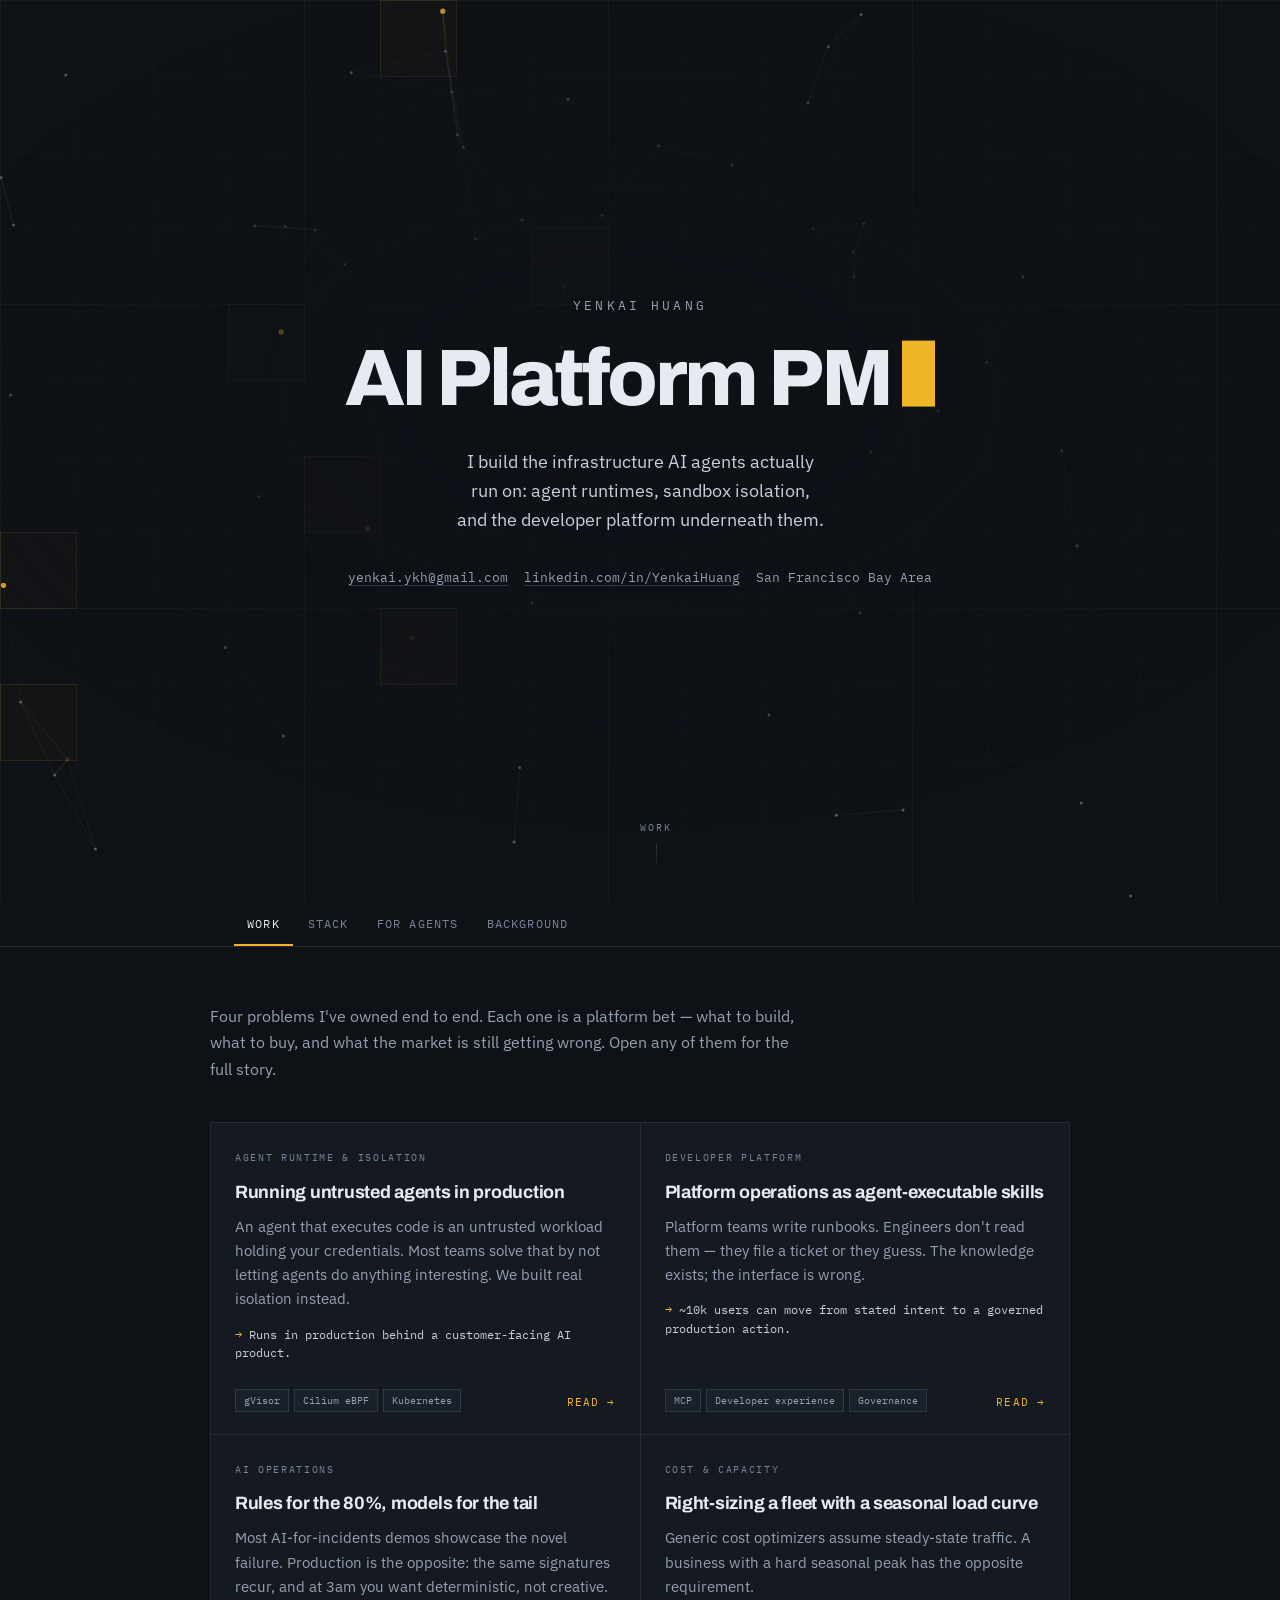
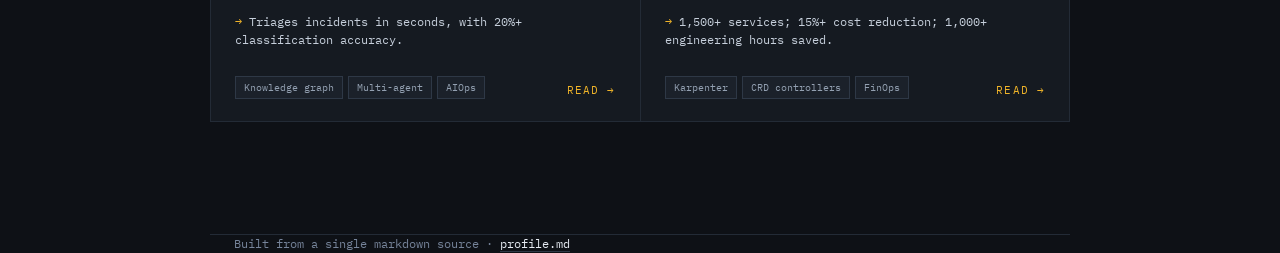
==== commit b233ccb0: "Move earlier experience to Background" ====
--- a/index.html
+++ b/index.html
@@ -257,7 +257,7 @@
 </section>
 
 <nav class="tabbar" aria-label="Sections">
-  <div class="tablist" role="tablist"><button role="tab" class="tab" id="tab-work" data-tab="work" aria-controls="panel-work" aria-selected="true" tabindex="0">Work</button><button role="tab" class="tab" id="tab-stack" data-tab="stack" aria-controls="panel-stack" aria-selected="false" tabindex="-1">Stack</button><button role="tab" class="tab" id="tab-agents" data-tab="agents" aria-controls="panel-agents" aria-selected="false" tabindex="-1">For Agents</button><button role="tab" class="tab" id="tab-about" data-tab="about" aria-controls="panel-about" aria-selected="false" tabindex="-1">About</button></div>
+  <div class="tablist" role="tablist"><button role="tab" class="tab" id="tab-work" data-tab="work" aria-controls="panel-work" aria-selected="true" tabindex="0">Work</button><button role="tab" class="tab" id="tab-stack" data-tab="stack" aria-controls="panel-stack" aria-selected="false" tabindex="-1">Stack</button><button role="tab" class="tab" id="tab-agents" data-tab="agents" aria-controls="panel-agents" aria-selected="false" tabindex="-1">For Agents</button><button role="tab" class="tab" id="tab-about" data-tab="about" aria-controls="panel-about" aria-selected="false" tabindex="-1">Background</button></div>
 </nav>
 
 <section role="tabpanel" class="panel wrap" id="panel-work" aria-labelledby="tab-work">
@@ -302,19 +302,7 @@
           <div class="tags"><span class="tag">Karpenter</span><span class="tag">CRD controllers</span><span class="tag">FinOps</span></div>
           <span class="more">Read &rarr;</span>
         </div>
-      </a></div>
-    <h2>Earlier</h2>
-    
-      <div class="earlier">
-        <div class="role">Senior Product Manager (Engineering)</div>
-        <div class="meta">Cisco Systems &nbsp;·&nbsp; 2020 – 2024</div>
-        <p>Product strategy, roadmap, and go-to-market for a flagship hyperconverged infrastructure platform spanning cloud-native infra, DevOps tooling, and analytics. Shipped some of the business unit's earliest LLM products, and negotiated certified technology partnerships with Google Cloud and Red Hat. Moved from consulting into product here and was promoted to Senior in two years.</p>
-      </div>
-      <div class="earlier">
-        <div class="role">Senior Consultant, Technology</div>
-        <div class="meta">Accenture &nbsp;·&nbsp; 2014 – 2018</div>
-        <p>Technology and digital transformation consulting delivered across Taipei, Shenzhen, Beijing, Raleigh, and San Francisco. Clients included ByteDance / TikTok, Alibaba, SAP Labs, Huawei, HTC, and Lenovo. Top Performer three consecutive years.</p>
-      </div></section><section role="tabpanel" class="panel wrap" id="panel-stack" aria-labelledby="tab-stack" hidden>
+      </a></div></section><section role="tabpanel" class="panel wrap" id="panel-stack" aria-labelledby="tab-stack" hidden>
     <p class="lede">Three domains, with self-assessed depth against an explicit rubric rather than a logo wall. I'd rather be checked on this than flatter myself. Open a domain for how I actually use it.</p>
     <div class="rubric"><div><strong>Expert</strong><p>Defined architecture and requirements, made the build/buy call, can defend the tradeoffs at a whiteboard.</p></div><div><strong>Practiced</strong><p>Wrote PRDs against it and worked daily with the engineers building it.</p></div><div><strong>Familiar</strong><p>Evaluated it, benchmarked it, or used it as reference.</p></div></div>
     <h2>Domains</h2>
@@ -400,6 +388,18 @@
 }</code></pre>
     <p class="note">Honest framing: this is a personal project I use daily, not a packaged product. It runs locally against my own corpus and isn't distributed. The config below is illustrative of the shape, not an install path.</p></section><section role="tabpanel" class="panel wrap" id="panel-about" aria-labelledby="tab-about" hidden>
     <div class="about"><p>I don't treat infrastructure as a plumbing problem. I treat it as a developer experience problem. When an engineer spends a workday editing YAML to change one autoscaling parameter, or diagnoses the same failure signature for the fortieth time in a quarter, that's a product failure wearing an engineering costume. My job is to find the product underneath the infrastructure.</p><p>I got here sideways — consulting across Taipei, Shenzhen, Beijing, and the Bay Area, then product at Cisco during the shift to cloud-native infrastructure. Lately I've been the sole PM for an internal developer platform: the agent runtime and sandbox, the Kubernetes compute layer beneath it, and the incident response system that keeps it standing. My users are engineers, and the product is the paved road they ship on.</p><p>The industry context happens to be consumer finance, but little of the work is finance-specific. Multi-tenant isolation, a governed path from intent to production, and an operations layer people trust at 3am are every platform team's problems — a seasonal traffic curve just makes them arrive earlier and hurt more.</p><p>That inside view is what I'd bring to a vendor. I've been the buyer evaluating this category and the builder who decided to build instead. I know which demos land with an enterprise platform team, which get quietly dismissed, and what the internal alternative actually costs.</p></div>
+    <h2>Earlier experience</h2>
+    
+      <div class="earlier">
+        <div class="role">Senior Product Manager (Engineering)</div>
+        <div class="meta">Cisco Systems &nbsp;·&nbsp; 2020 – 2024</div>
+        <p>Product strategy, roadmap, and go-to-market for a flagship hyperconverged infrastructure platform spanning cloud-native infra, DevOps tooling, and analytics. Shipped some of the business unit's earliest LLM products, and negotiated certified technology partnerships with Google Cloud and Red Hat. Moved from consulting into product here and was promoted to Senior in two years.</p>
+      </div>
+      <div class="earlier">
+        <div class="role">Senior Consultant, Technology</div>
+        <div class="meta">Accenture &nbsp;·&nbsp; 2014 – 2018</div>
+        <p>Technology and digital transformation consulting delivered across Taipei, Shenzhen, Beijing, Raleigh, and San Francisco. Clients included ByteDance / TikTok, Alibaba, SAP Labs, Huawei, HTC, and Lenovo. Top Performer three consecutive years.</p>
+      </div>
     <h2>Education</h2>
     <div class="edu"><div class="school">UC Berkeley, Haas School of Business, MBA, 2020</div><div class="detail">International Office Award · Foxconn Scholarship · VP, Haas Tech Club · Student Instructor of PM &amp; Data Analytics</div></div><div class="edu"><div class="school">National Taiwan University, MS, Computer Science and Electrical Engineering, 2013</div><div class="detail">Recommender Systems, Collaborative Filtering, ML, Network Graph Theory</div></div><div class="edu"><div class="school">National Tsing Hua University, BS, Computer Science &amp; Quantitative Finance, 2011</div></div><div class="edu"><div class="school">Continuing Education</div><div class="detail">Claude Certified Architect · Reforge: Product Strategy, Experimentation · Coursera: Deep Learning, GenAI with LLMs</div></div>
     <h2>Community &amp; writing</h2>
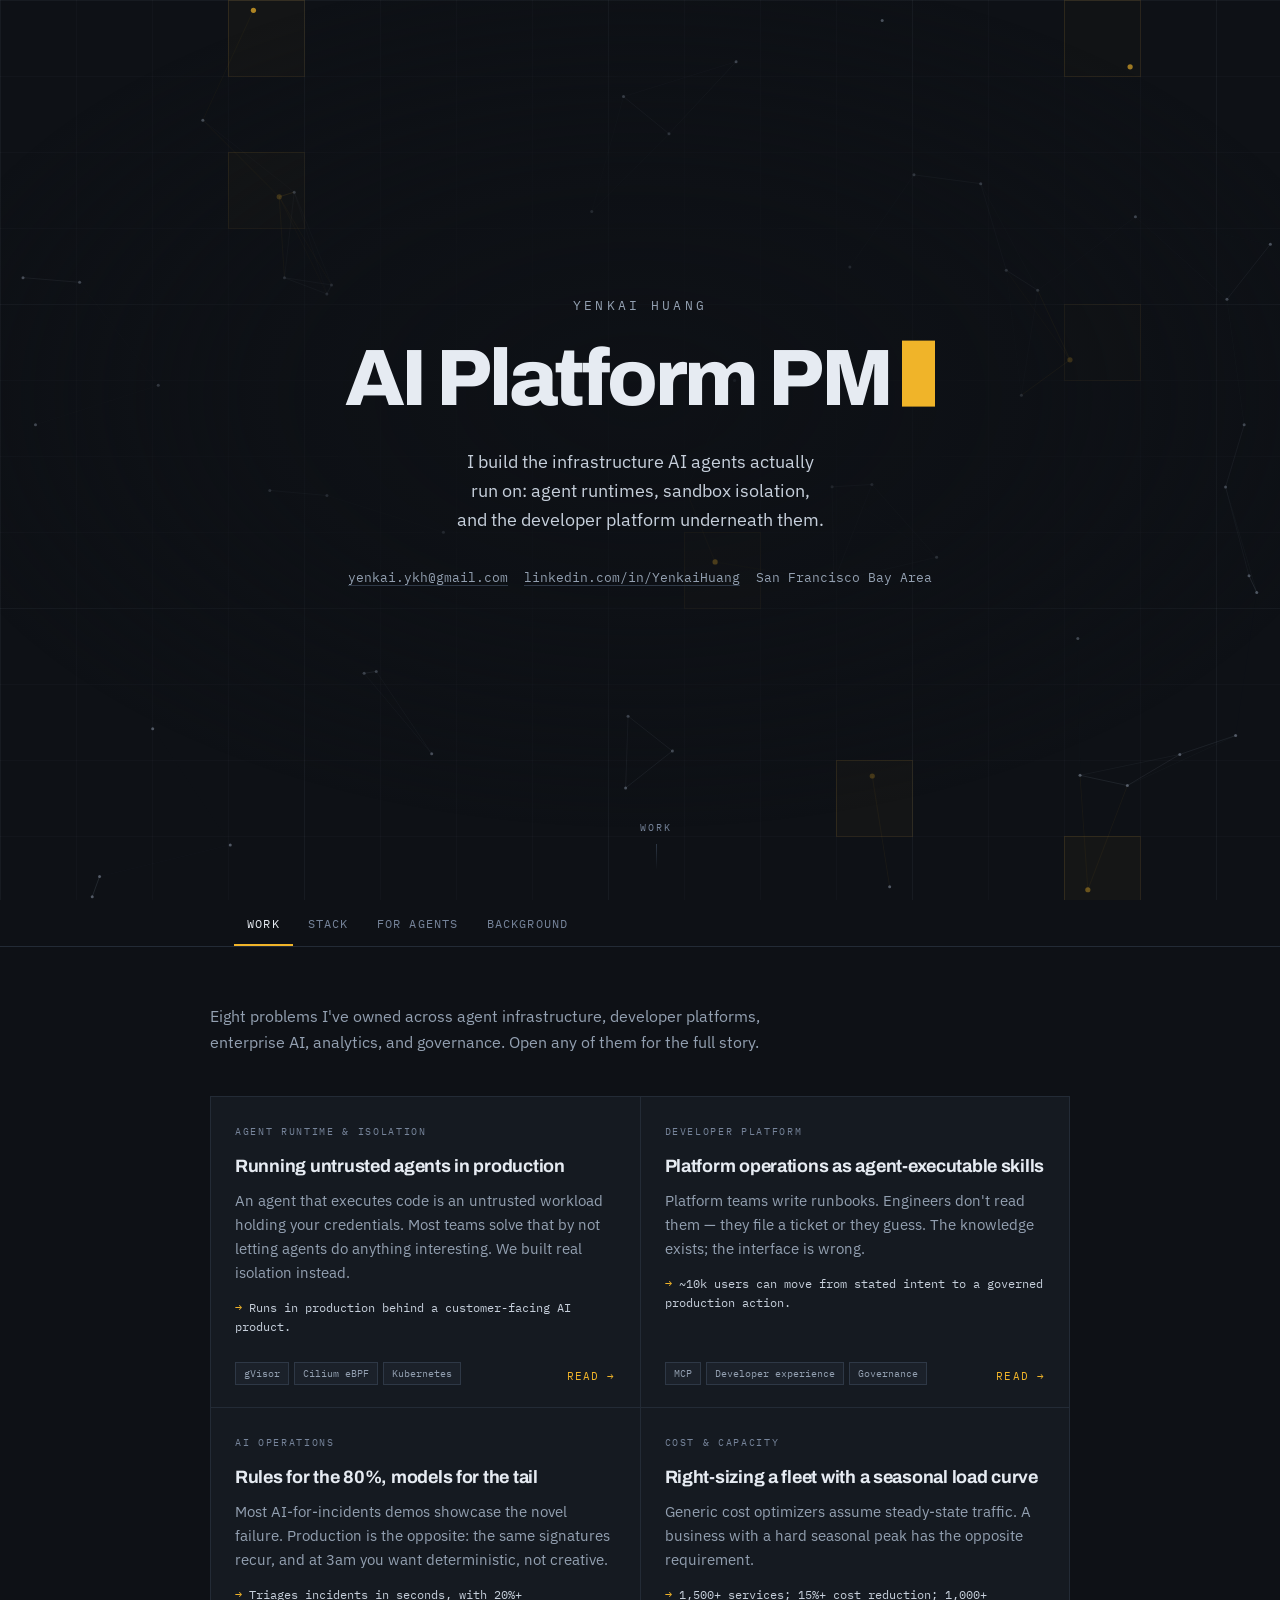
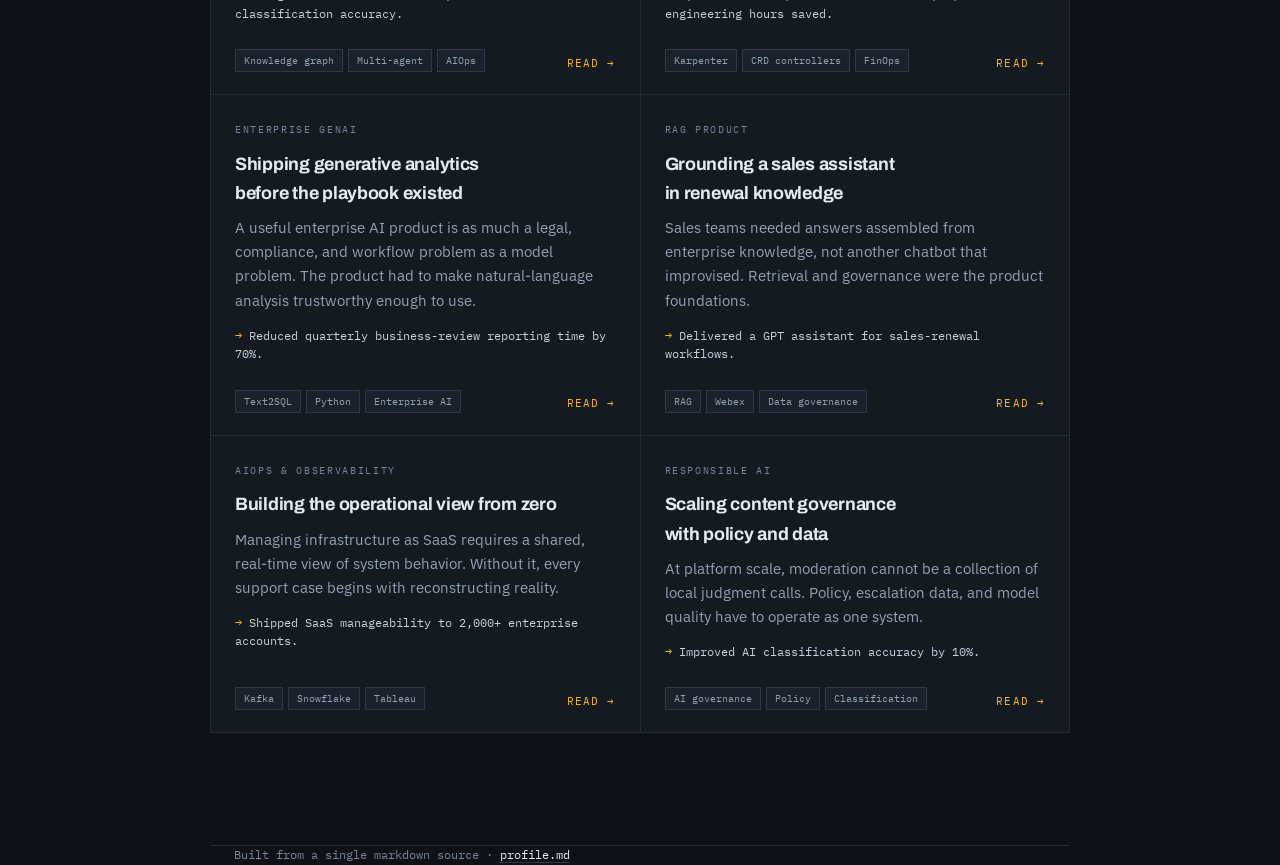
==== commit 5b6fb3b9: "Add enterprise AI portfolio projects" ====
--- a/index.html
+++ b/index.html
@@ -261,7 +261,7 @@
 </nav>
 
 <section role="tabpanel" class="panel wrap" id="panel-work" aria-labelledby="tab-work">
-    <p class="lede">Four problems I've owned end to end. Each one is a platform bet — what to build, what to buy, and what the market is still getting wrong. Open any of them for the full story.</p>
+    <p class="lede">Eight problems I've owned across agent infrastructure, developer platforms, enterprise AI, analytics, and governance. Open any of them for the full story.</p>
     <div class="cards">
       <a class="card" href="work/agent-runtime.html">
         <div class="kicker">Agent Runtime &amp; Isolation</div>
@@ -300,6 +300,46 @@
         <div class="metric">1,500+ services; 15%+ cost reduction; 1,000+ engineering hours saved.</div>
         <div class="foot">
           <div class="tags"><span class="tag">Karpenter</span><span class="tag">CRD controllers</span><span class="tag">FinOps</span></div>
+          <span class="more">Read &rarr;</span>
+        </div>
+      </a>
+      <a class="card" href="work/enterprise-genai-analytics.html">
+        <div class="kicker">Enterprise GenAI</div>
+        <h3>Shipping generative analytics before the playbook existed</h3>
+        <p>A useful enterprise AI product is as much a legal, compliance, and workflow problem as a model problem. The product had to make natural-language analysis trustworthy enough to use.</p>
+        <div class="metric">Reduced quarterly business-review reporting time by 70%.</div>
+        <div class="foot">
+          <div class="tags"><span class="tag">Text2SQL</span><span class="tag">Python</span><span class="tag">Enterprise AI</span></div>
+          <span class="more">Read &rarr;</span>
+        </div>
+      </a>
+      <a class="card" href="work/rag-sales-assistant.html">
+        <div class="kicker">RAG Product</div>
+        <h3>Grounding a sales assistant in renewal knowledge</h3>
+        <p>Sales teams needed answers assembled from enterprise knowledge, not another chatbot that improvised. Retrieval and governance were the product foundations.</p>
+        <div class="metric">Delivered a GPT assistant for sales-renewal workflows.</div>
+        <div class="foot">
+          <div class="tags"><span class="tag">RAG</span><span class="tag">Webex</span><span class="tag">Data governance</span></div>
+          <span class="more">Read &rarr;</span>
+        </div>
+      </a>
+      <a class="card" href="work/aiops-observability.html">
+        <div class="kicker">AIOps &amp; Observability</div>
+        <h3>Building the operational view from zero</h3>
+        <p>Managing infrastructure as SaaS requires a shared, real-time view of system behavior. Without it, every support case begins with reconstructing reality.</p>
+        <div class="metric">Shipped SaaS manageability to 2,000+ enterprise accounts.</div>
+        <div class="foot">
+          <div class="tags"><span class="tag">Kafka</span><span class="tag">Snowflake</span><span class="tag">Tableau</span></div>
+          <span class="more">Read &rarr;</span>
+        </div>
+      </a>
+      <a class="card" href="work/ai-content-governance.html">
+        <div class="kicker">Responsible AI</div>
+        <h3>Scaling content governance with policy and data</h3>
+        <p>At platform scale, moderation cannot be a collection of local judgment calls. Policy, escalation data, and model quality have to operate as one system.</p>
+        <div class="metric">Improved AI classification accuracy by 10%.</div>
+        <div class="foot">
+          <div class="tags"><span class="tag">AI governance</span><span class="tag">Policy</span><span class="tag">Classification</span></div>
           <span class="more">Read &rarr;</span>
         </div>
       </a></div></section><section role="tabpanel" class="panel wrap" id="panel-stack" aria-labelledby="tab-stack" hidden>
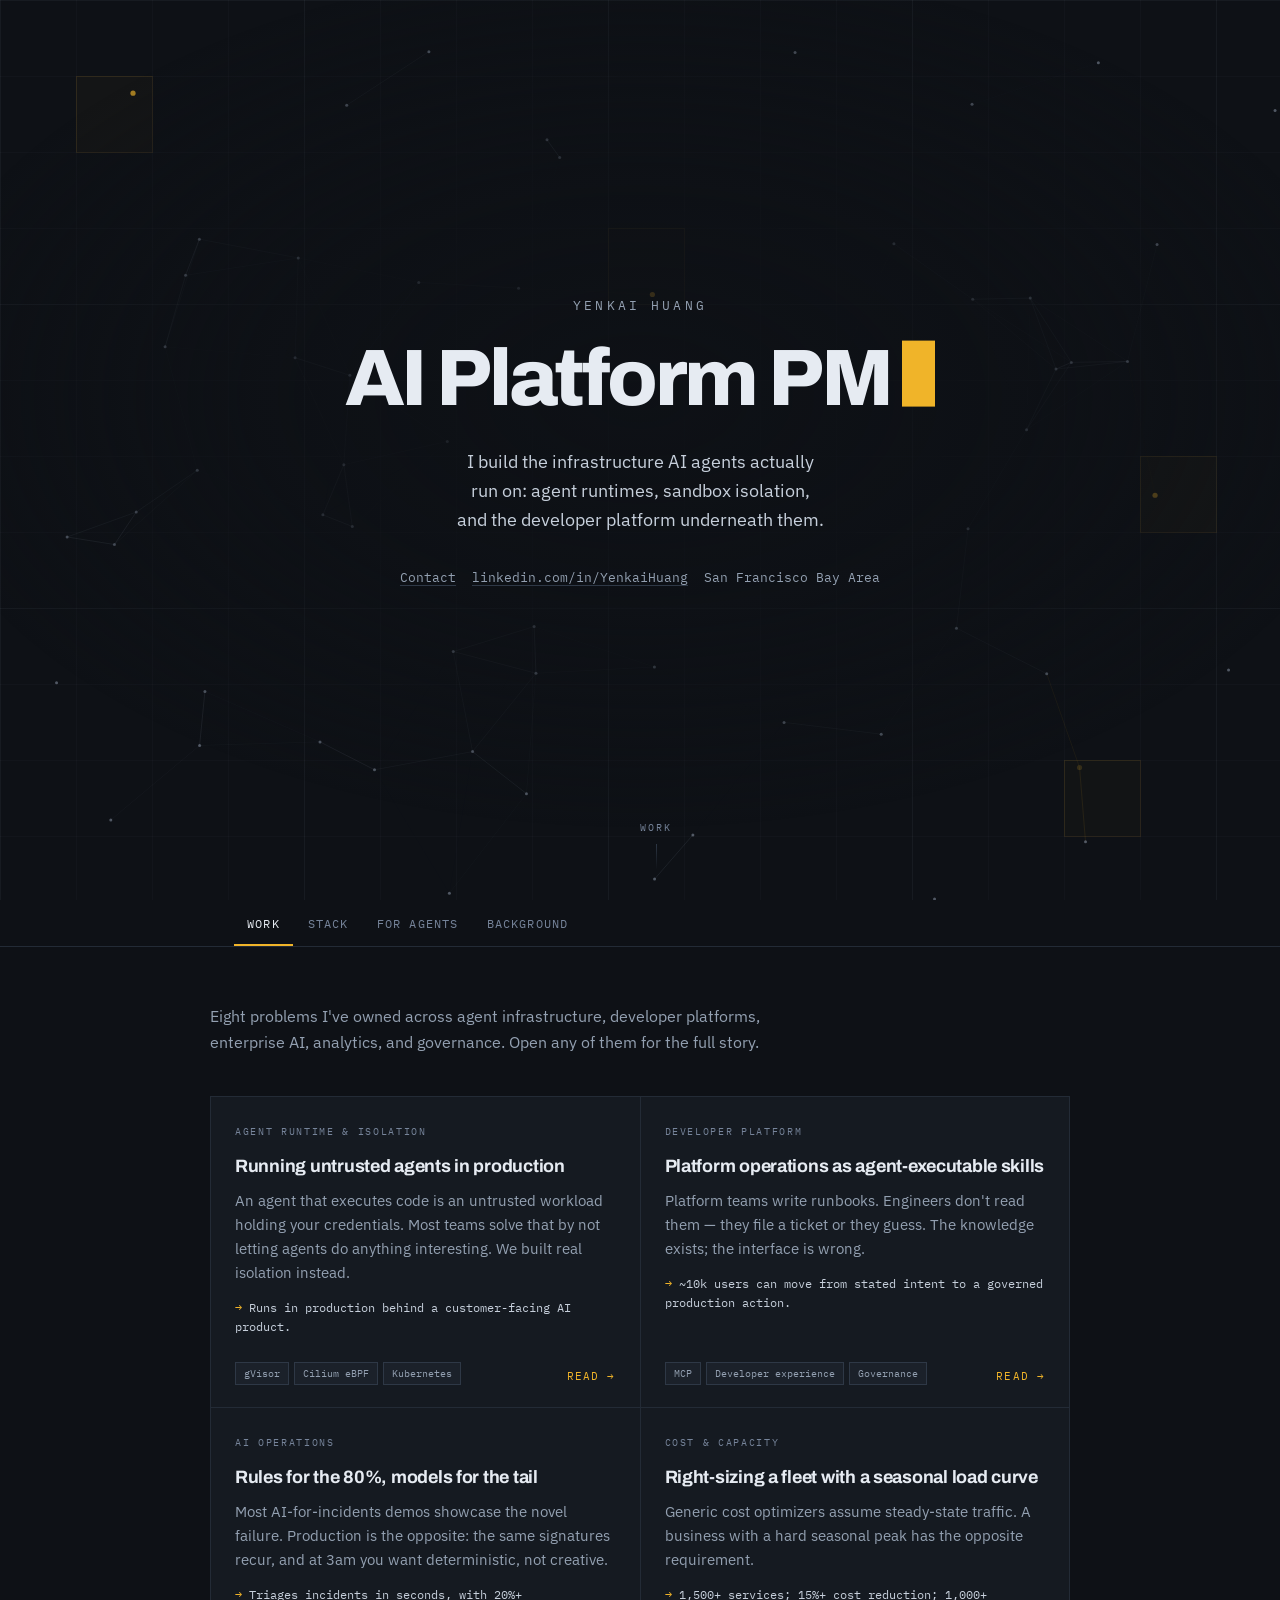
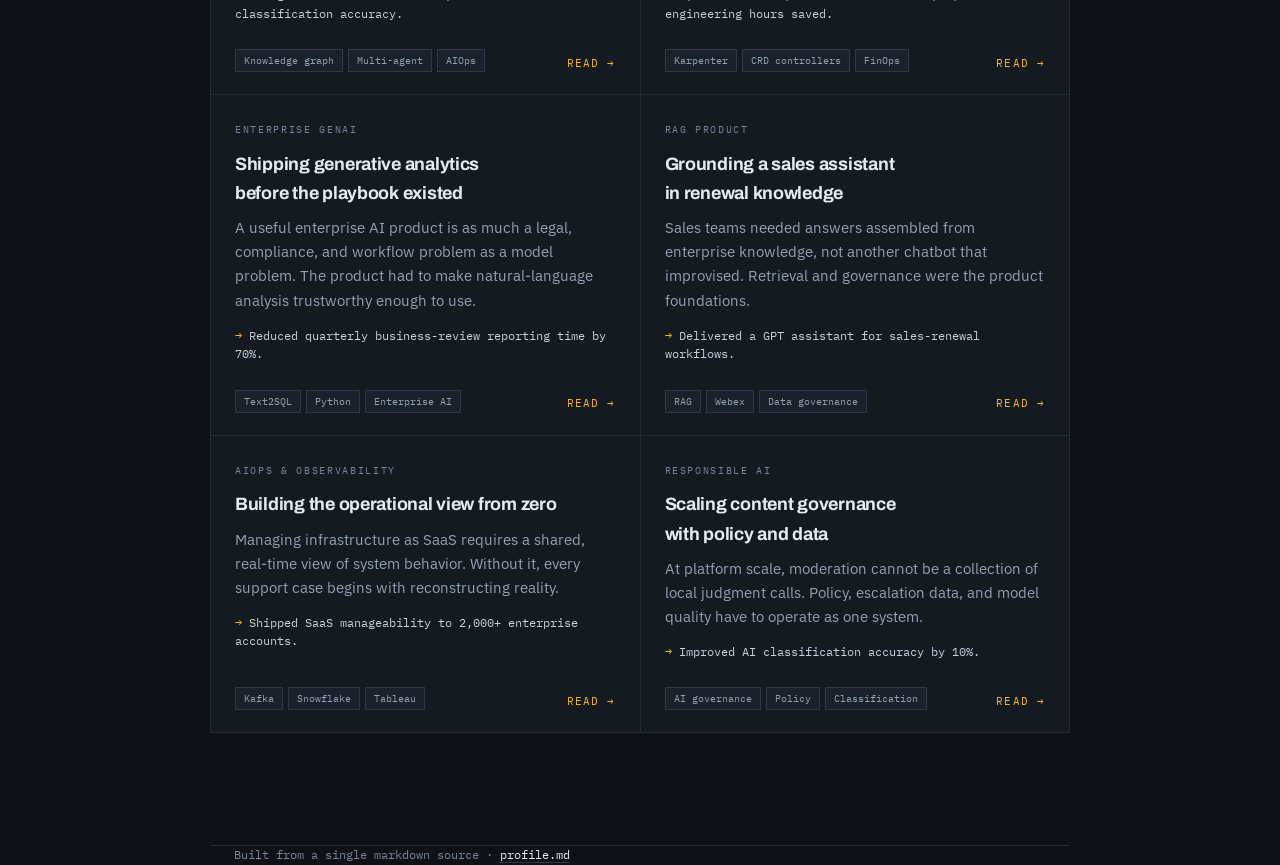
==== commit 212c0e1f: "Replace exposed email with contact form for privacy Removes plaintext email/mailto links from index." ====
--- a/index.html
+++ b/index.html
@@ -190,6 +190,25 @@
 .decision p{font-size:.93rem;color:var(--muted)}
 pre{background:var(--surface);border:1px solid var(--rule);color:var(--ink-2);padding:18px 20px;overflow-x:auto;font-size:.79rem;line-height:1.65;margin-bottom:12px}
 .note{font-size:.87rem;color:var(--muted);margin-bottom:28px;max-width:62ch}
+.contact-form{display:flex;flex-direction:column;gap:14px;max-width:46ch;margin:18px 0 28px}
+.contact-form label{font-family:'IBM Plex Mono',ui-monospace,monospace;font-size:.72rem;letter-spacing:.08em;text-transform:uppercase;color:var(--faint)}
+.contact-form input,.contact-form textarea{
+  font:inherit;font-size:.93rem;color:var(--ink);background:var(--surface);
+  border:1px solid var(--rule-2);border-radius:4px;padding:10px 12px;width:100%;
+  font-family:'IBM Plex Sans',sans-serif;resize:vertical;
+}
+.contact-form input:focus,.contact-form textarea:focus{outline:2px solid var(--accent);outline-offset:1px;border-color:var(--accent)}
+.contact-form .hp{position:absolute;left:-9999px;width:1px;height:1px;overflow:hidden}
+.contact-form button{
+  align-self:flex-start;font-family:'IBM Plex Mono',ui-monospace,monospace;font-size:.8rem;
+  letter-spacing:.04em;text-transform:uppercase;color:var(--ground);background:var(--accent);
+  border:0;border-radius:4px;padding:11px 20px;cursor:pointer;
+}
+.contact-form button:hover{background:var(--accent-dim)}
+.contact-form button:disabled{opacity:.6;cursor:default}
+.contact-status{font-size:.85rem;margin-top:2px}
+.contact-status.ok{color:var(--accent)}
+.contact-status.err{color:#e0716b}
 
 /* ── About ── */
 .about{display:flex;flex-direction:column;gap:18px}
@@ -248,7 +267,7 @@
     </h1>
     <p class="hero-lede">I build the infrastructure AI agents actually run on: agent runtimes, sandbox isolation, and the developer platform underneath them.</p>
     <div class="hero-contact">
-      <a href="mailto:yenkai.ykh@gmail.com">yenkai.ykh@gmail.com</a>
+      <a href="#about">Contact</a>
       <a href="http://linkedin.com/in/yenkaihuang">linkedin.com/in/YenkaiHuang</a>
       <span>San Francisco Bay Area</span>
     </div>
@@ -444,12 +463,26 @@
     <div class="edu"><div class="school">UC Berkeley, Haas School of Business, MBA, 2020</div><div class="detail">International Office Award · Foxconn Scholarship · VP, Haas Tech Club · Student Instructor of PM &amp; Data Analytics</div></div><div class="edu"><div class="school">National Taiwan University, MS, Computer Science and Electrical Engineering, 2013</div><div class="detail">Recommender Systems, Collaborative Filtering, ML, Network Graph Theory</div></div><div class="edu"><div class="school">National Tsing Hua University, BS, Computer Science &amp; Quantitative Finance, 2011</div></div><div class="edu"><div class="school">Continuing Education</div><div class="detail">Claude Certified Architect · Reforge: Product Strategy, Experimentation · Coursera: Deep Learning, GenAI with LLMs</div></div>
     <h2>Community &amp; writing</h2>
     <ul class="community"><li>Organizing team, GenAI Summit SF</li><li>Presenter, Kubernetes Community Days SF Bay Area 2025</li><li>Conference Speaker, Cisco Live</li><li>Board Member, NATEA (North American Taiwanese Engineering Association)</li><li>Cal Hackathon Mentor, UC Berkeley</li><li>Content creator: GenAI write-ups and industry analysis (Mandarin)</li><li>30K+ social / fanpage followers</li></ul>
-    <h2>Contact</h2>
-    <p class="note">Best reached by email or LinkedIn.<br>
-      <a href="mailto:yenkai.ykh@gmail.com">yenkai.ykh@gmail.com</a>
-      <span class="sep">·</span>
-      <a href="http://linkedin.com/in/yenkaihuang">linkedin.com/in/YenkaiHuang</a>
-    </p></section>
+    <h2 id="contact">Contact</h2>
+    <p class="note">Use the form below, or reach out on <a href="http://linkedin.com/in/yenkaihuang">LinkedIn</a>.</p>
+    <form class="contact-form" id="contact-form" action="https://formspree.io/f/REPLACE_WITH_FORMSPREE_FORM_ID" method="POST">
+      <div>
+        <label for="cf-name">Name</label>
+        <input id="cf-name" name="name" type="text" required autocomplete="name">
+      </div>
+      <div>
+        <label for="cf-email">Your email</label>
+        <input id="cf-email" name="_replyto" type="email" required autocomplete="email">
+      </div>
+      <div>
+        <label for="cf-message">Message</label>
+        <textarea id="cf-message" name="message" rows="5" required></textarea>
+      </div>
+      <input class="hp" type="text" name="_gotcha" tabindex="-1" autocomplete="off" aria-hidden="true">
+      <input type="hidden" name="_subject" value="Portfolio contact form">
+      <button type="submit">Send</button>
+      <p class="contact-status" id="contact-status" role="status" aria-live="polite"></p>
+    </form></section>
 <footer class="wrap">
   Built from a single markdown source · <a href="profile.md">profile.md</a>
 </footer>
@@ -485,6 +518,40 @@
   }
   window.addEventListener('hashchange',fromHash);
   fromHash();
+})();
+
+(function(){
+  var form=document.getElementById('contact-form');
+  if(!form)return;
+  var status=document.getElementById('contact-status');
+  var btn=form.querySelector('button[type="submit"]');
+  form.addEventListener('submit',function(e){
+    e.preventDefault();
+    if(form.elements['_gotcha'].value)return;
+    btn.disabled=true;
+    status.textContent='Sending…';
+    status.className='contact-status';
+    fetch(form.action,{
+      method:'POST',
+      body:new FormData(form),
+      headers:{'Accept':'application/json'}
+    }).then(function(res){
+      if(res.ok){
+        status.textContent='Thanks — message sent.';
+        status.className='contact-status ok';
+        form.reset();
+      }else{
+        return res.json().then(function(data){
+          throw new Error((data&&data.errors&&data.errors.map(function(x){return x.message;}).join(', '))||'Something went wrong.');
+        });
+      }
+    }).catch(function(err){
+      status.textContent=err.message||'Something went wrong. Please try again.';
+      status.className='contact-status err';
+    }).finally(function(){
+      btn.disabled=false;
+    });
+  });
 })();
 
 (function(){
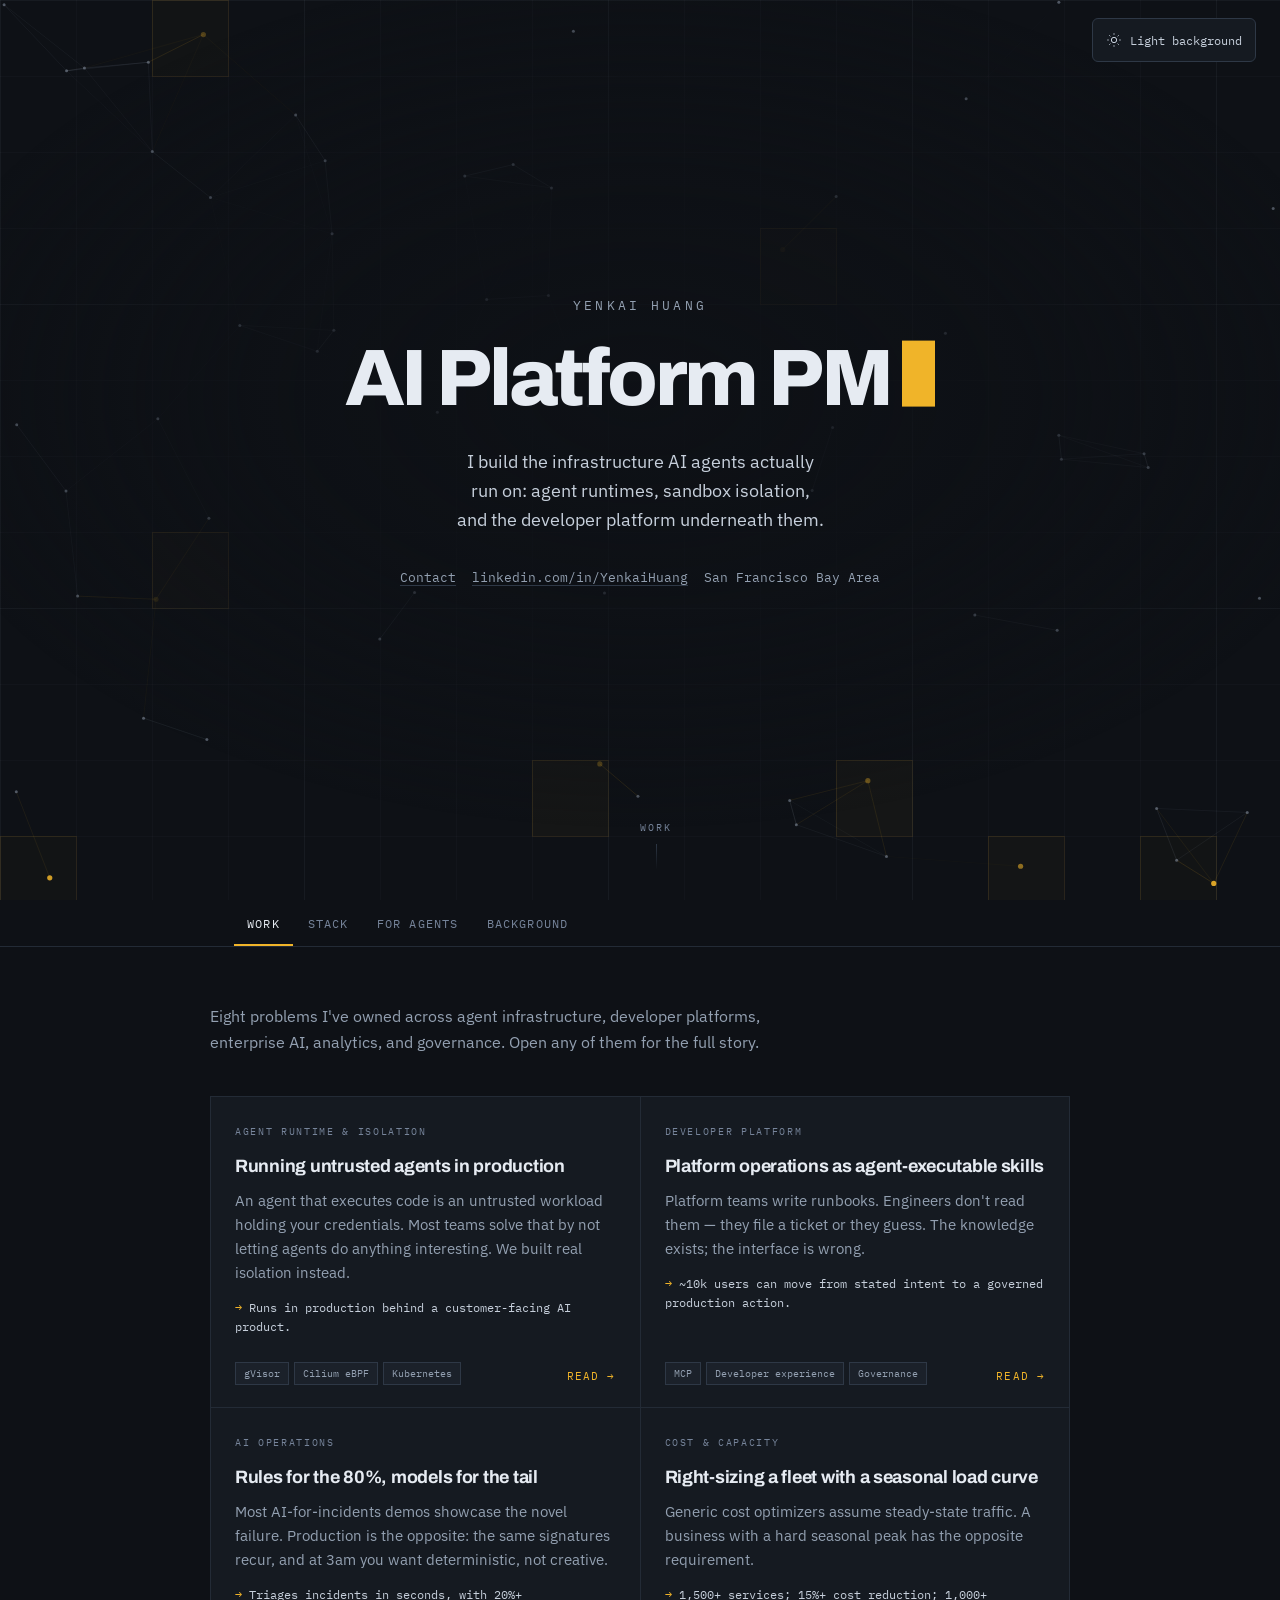
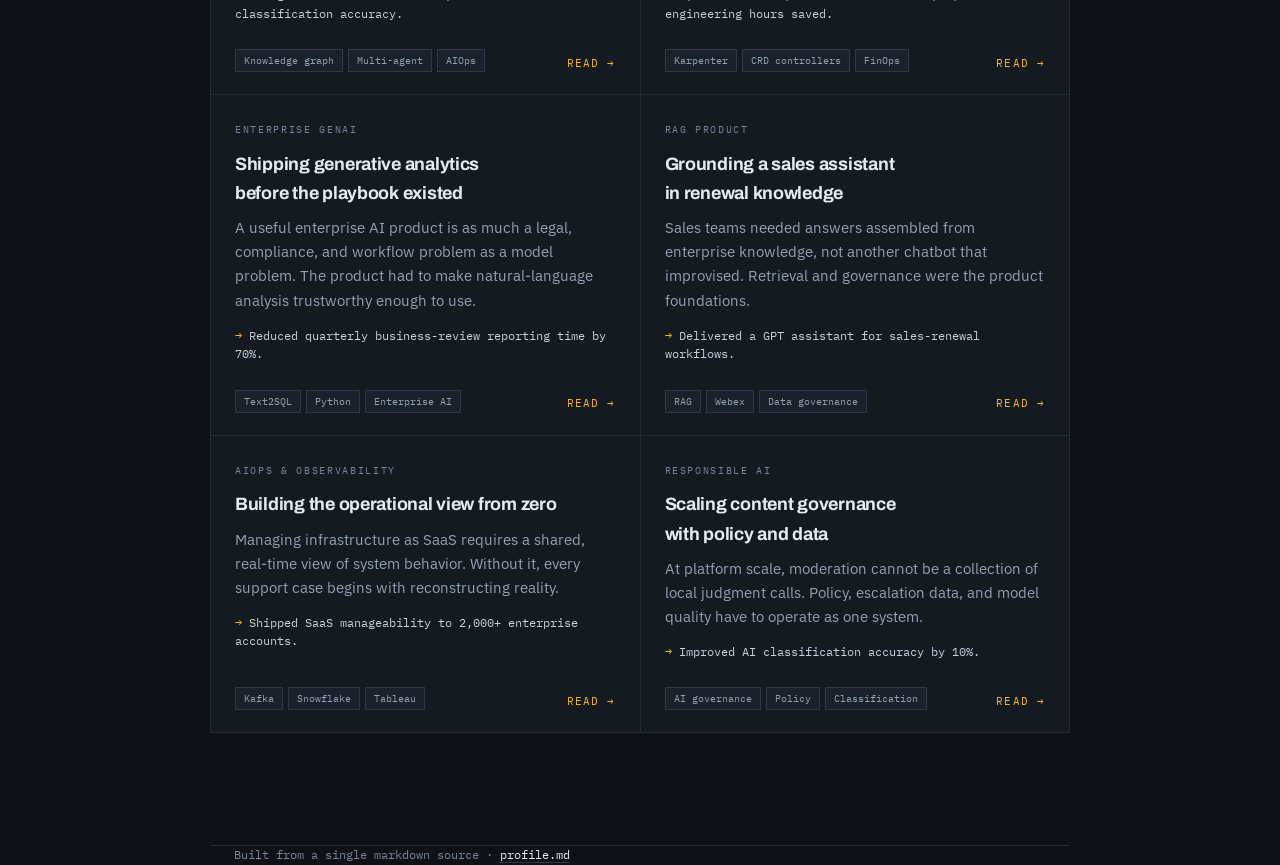
==== commit 3a739f47: "Add a persistent light background option across portfolio pages" ====
--- a/index.html
+++ b/index.html
@@ -250,6 +250,8 @@
   #topo,.hero-inner>*,.scrollcue{opacity:1!important;transform:none!important}
 }
 </style>
+<link rel="stylesheet" href="theme.css">
+<script src="theme.js"></script>
 </head>
 <body>
 
@@ -723,6 +725,12 @@
   function start(){if(!raf&&!reduce){raf=requestAnimationFrame(step);}}
   function stop(){if(raf){cancelAnimationFrame(raf);raf=null;}}
 
+  document.addEventListener('portfolio-theme-change',function(){
+    css=getComputedStyle(document.documentElement);
+    MC=hexRGB(css.getPropertyValue('--muted'));
+    AC=hexRGB(css.getPropertyValue('--accent'));
+    draw();
+  });
   init(); draw();
   if(reduce)return;
   // Interaction. Bound to the hero, not the canvas — the veil and text sit on top.
--- a/theme.css
+++ b/theme.css
@@ -0,0 +1,24 @@
+:root{color-scheme:dark}
+:root[data-theme="light"]{
+  color-scheme:light;
+  --ground:#faf9f6; --surface:#ffffff; --surface-2:#f0eee8;
+  --rule:#dedbd3; --rule-2:#c4bfb4;
+  --ink:#202832; --ink-2:#384351; --muted:#526071; --faint:#626d7a;
+  --accent:#946000; --accent-dim:#754b00;
+}
+:root[data-theme="light"] .hero-veil{
+  background:radial-gradient(ellipse 58% 48% at 50% 44%,
+    rgba(250,249,246,.90) 0%,rgba(250,249,246,.62) 52%,rgba(250,249,246,0) 100%);
+}
+:root[data-theme="light"] .contact-status.err{color:#b3342d}
+.theme-toggle{
+  position:absolute;top:18px;right:24px;z-index:40;
+  display:inline-flex;align-items:center;gap:8px;min-height:44px;
+  padding:9px 13px;border:1px solid var(--rule-2);border-radius:6px;
+  background:var(--surface);color:var(--ink-2);cursor:pointer;
+  font-family:'IBM Plex Mono',ui-monospace,monospace;font-size:.72rem;
+}
+.theme-toggle:hover{border-color:var(--accent);color:var(--accent)}
+.theme-toggle svg{width:16px;height:16px;fill:none;stroke:currentColor;stroke-width:1.5}
+.theme-toggle:focus-visible{outline:2px solid var(--accent);outline-offset:3px}
+@media(max-width:700px){.theme-toggle{top:12px;right:16px}}
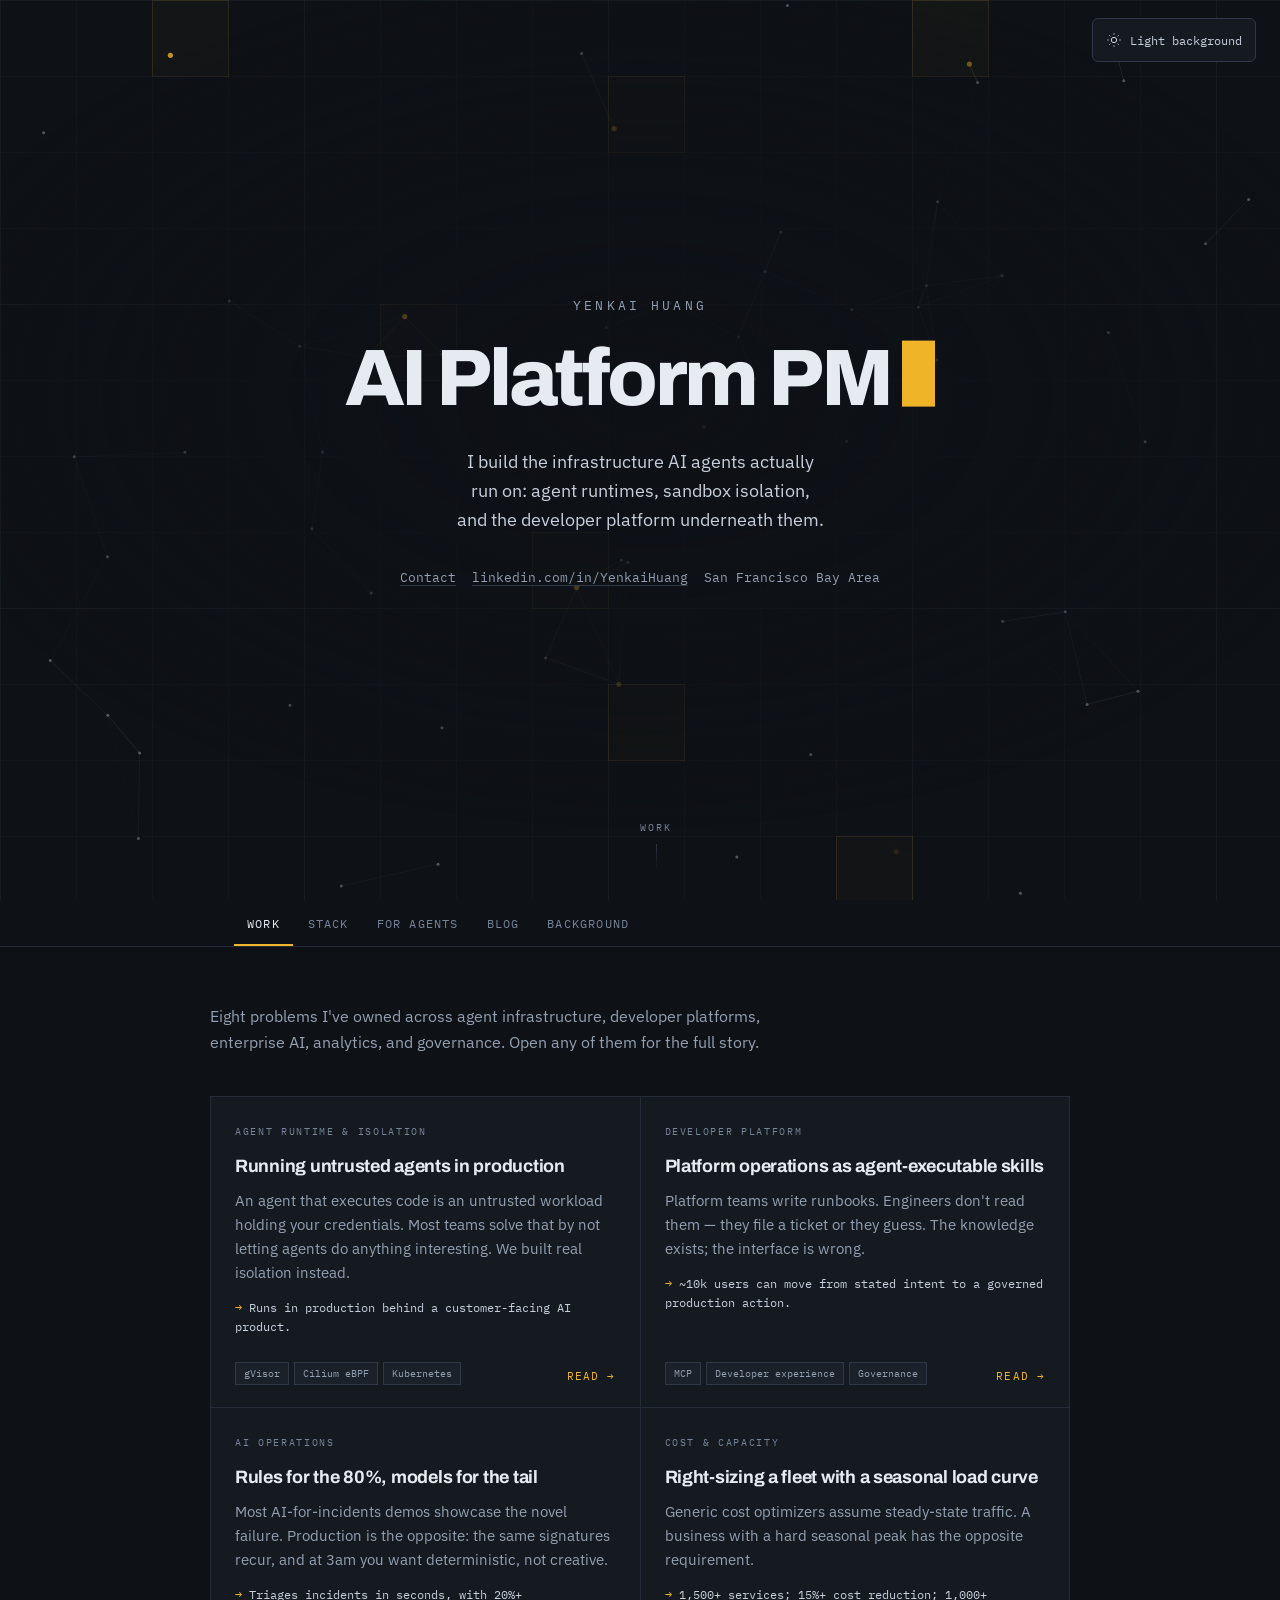
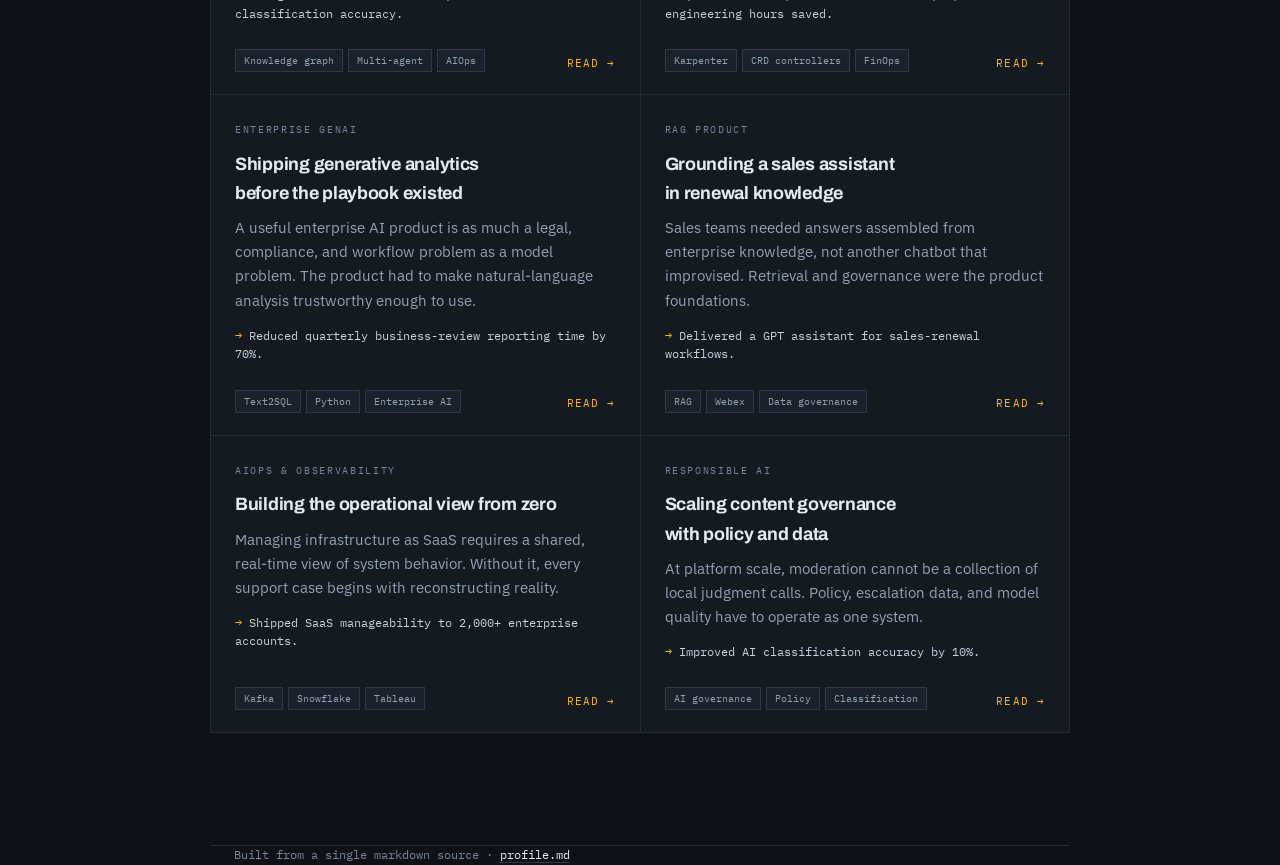
==== commit 8f73edbc: "Add AI-native SDLC blog post and Blog section" ====
--- a/index.html
+++ b/index.html
@@ -278,7 +278,7 @@
 </section>
 
 <nav class="tabbar" aria-label="Sections">
-  <div class="tablist" role="tablist"><button role="tab" class="tab" id="tab-work" data-tab="work" aria-controls="panel-work" aria-selected="true" tabindex="0">Work</button><button role="tab" class="tab" id="tab-stack" data-tab="stack" aria-controls="panel-stack" aria-selected="false" tabindex="-1">Stack</button><button role="tab" class="tab" id="tab-agents" data-tab="agents" aria-controls="panel-agents" aria-selected="false" tabindex="-1">For Agents</button><button role="tab" class="tab" id="tab-about" data-tab="about" aria-controls="panel-about" aria-selected="false" tabindex="-1">Background</button></div>
+  <div class="tablist" role="tablist"><button role="tab" class="tab" id="tab-work" data-tab="work" aria-controls="panel-work" aria-selected="true" tabindex="0">Work</button><button role="tab" class="tab" id="tab-stack" data-tab="stack" aria-controls="panel-stack" aria-selected="false" tabindex="-1">Stack</button><button role="tab" class="tab" id="tab-agents" data-tab="agents" aria-controls="panel-agents" aria-selected="false" tabindex="-1">For Agents</button><button role="tab" class="tab" id="tab-blog" data-tab="blog" aria-controls="panel-blog" aria-selected="false" tabindex="-1">Blog</button><button role="tab" class="tab" id="tab-about" data-tab="about" aria-controls="panel-about" aria-selected="false" tabindex="-1">Background</button></div>
 </nav>
 
 <section role="tabpanel" class="panel wrap" id="panel-work" aria-labelledby="tab-work">
@@ -363,7 +363,21 @@
           <div class="tags"><span class="tag">AI governance</span><span class="tag">Policy</span><span class="tag">Classification</span></div>
           <span class="more">Read &rarr;</span>
         </div>
-      </a></div></section><section role="tabpanel" class="panel wrap" id="panel-stack" aria-labelledby="tab-stack" hidden>
+      </a></div></section><section role="tabpanel" class="panel wrap" id="panel-blog" aria-labelledby="tab-blog" hidden>
+  <p class="lede">Notes on building AI platforms and the engineering systems around them.</p>
+  <div class="domaincards">
+    <a class="dcard" href="blog/ai-native-sdlc.html">
+      <div>
+        <p class="mono" style="font-size:.7rem;margin:0 0 10px;color:var(--faint)">October 26, 2026 · Engineering systems</p>
+        <h3>Building an AI-native software delivery lifecycle</h3>
+        <p>Coding agents can speed up implementation. Context, review capacity, and release discipline turn that speed into reliable delivery.</p>
+      </div>
+      <span class="arrow" aria-hidden="true">&rarr;</span>
+    </a>
+  </div>
+</section>
+
+<section role="tabpanel" class="panel wrap" id="panel-stack" aria-labelledby="tab-stack" hidden>
     <p class="lede">Three domains, with self-assessed depth against an explicit rubric rather than a logo wall. I'd rather be checked on this than flatter myself. Open a domain for how I actually use it.</p>
     <div class="rubric"><div><strong>Expert</strong><p>Defined architecture and requirements, made the build/buy call, can defend the tradeoffs at a whiteboard.</p></div><div><strong>Practiced</strong><p>Wrote PRDs against it and worked daily with the engineers building it.</p></div><div><strong>Familiar</strong><p>Evaluated it, benchmarked it, or used it as reference.</p></div></div>
     <h2>Domains</h2>
@@ -516,7 +530,10 @@
   });
   function fromHash(){
     var id=(location.hash||'').replace('#','');
-    if(tabs.some(function(t){return t.dataset.tab===id;}))select(id,false);
+    if(tabs.some(function(t){return t.dataset.tab===id;})){
+      select(id,false);
+      if(id==='blog')requestAnimationFrame(function(){document.querySelector('.tabbar').scrollIntoView();});
+    }
   }
   window.addEventListener('hashchange',fromHash);
   fromHash();
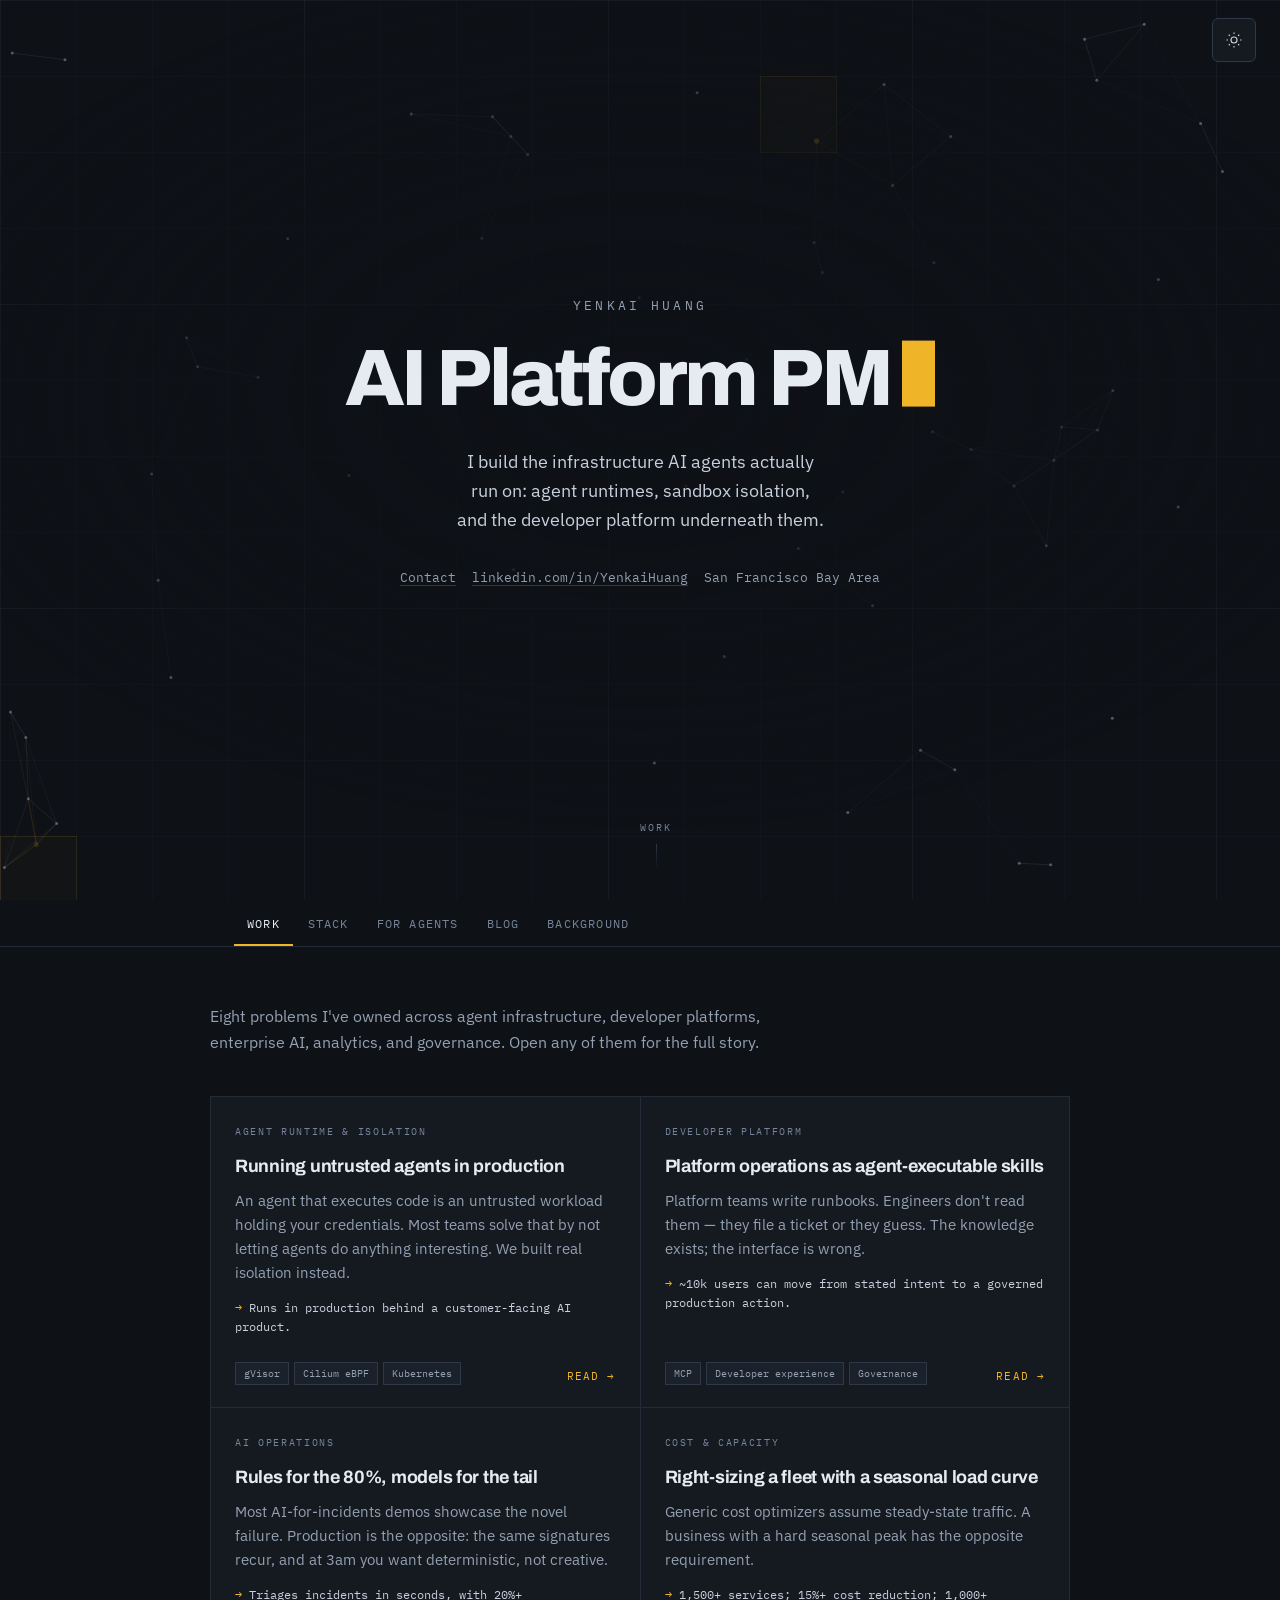
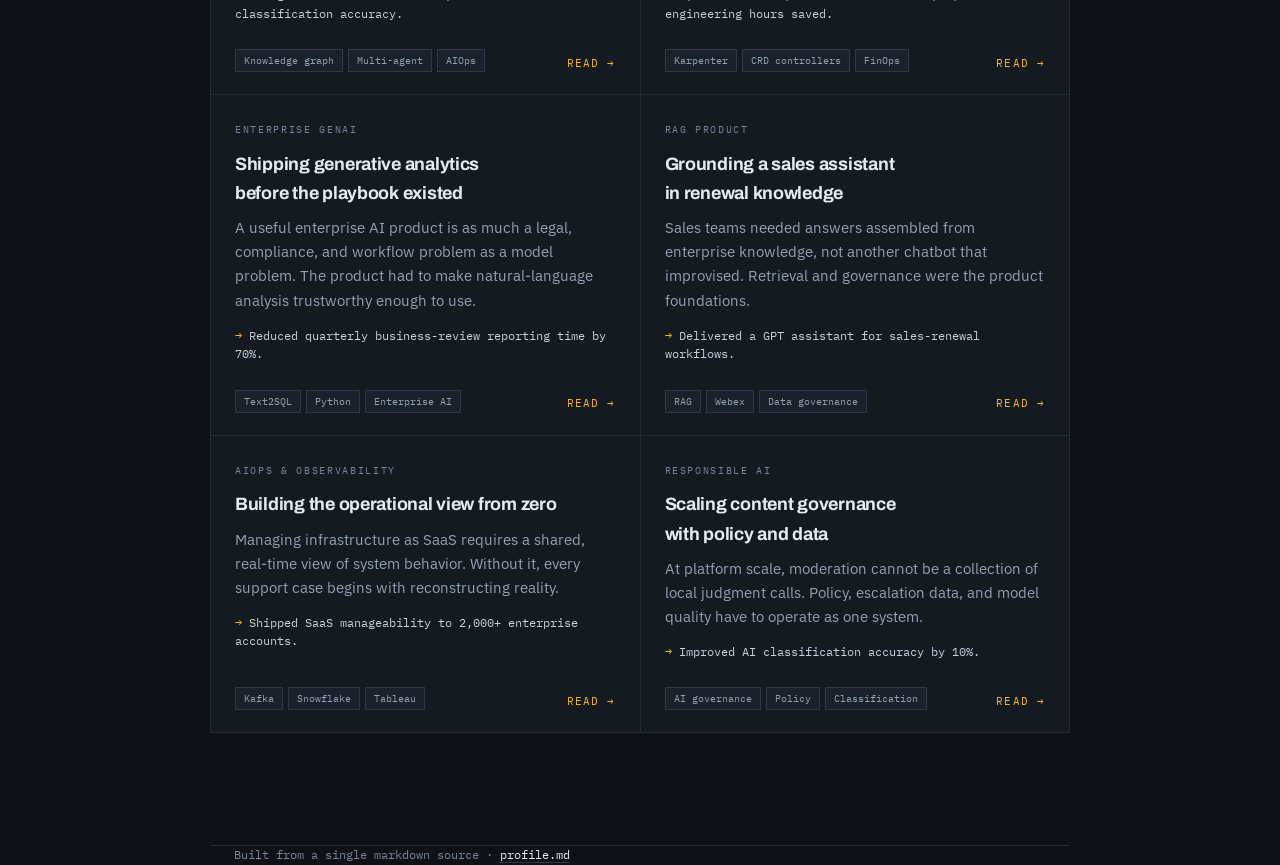
==== commit 845dc648: "Move build-versus-buy evaluations from Stack into a blog post" ====
--- a/index.html
+++ b/index.html
@@ -366,6 +366,14 @@
       </a></div></section><section role="tabpanel" class="panel wrap" id="panel-blog" aria-labelledby="tab-blog" hidden>
   <p class="lede">Notes on building AI platforms and the engineering systems around them.</p>
   <div class="domaincards">
+    <a class="dcard" href="blog/build-vs-buy.html">
+      <div>
+        <p class="mono" style="font-size:.7rem;margin:0 0 10px;color:var(--faint)">October 26, 2026 · Platform strategy</p>
+        <h3>Build vs. buy — categories I've evaluated</h3>
+        <p>My perspective on Kubernetes cost optimization, managed agent runtimes, ephemeral sandboxes, and observability.</p>
+      </div>
+      <span class="arrow" aria-hidden="true">&rarr;</span>
+    </a>
     <a class="dcard" href="blog/ai-native-sdlc.html">
       <div>
         <p class="mono" style="font-size:.7rem;margin:0 0 10px;color:var(--faint)">October 26, 2026 · Engineering systems</p>
@@ -394,12 +402,7 @@
         <div><h3>Data &amp; Analytics</h3><p>The measurement layer — pricing, adoption, reliability, and cost.</p></div>
         <span class="arrow">&rarr;</span>
       </a></div>
-    <h2>Build vs. buy — categories I've evaluated</h2>
-    <p class="note">Part of a platform PM's job is knowing when not to build. These are categories I've evaluated seriously, with the positioning I formed at the time. Reasonable people disagree, and these markets move fast.</p>
-    <div class="scroller"><table>
-      <thead><tr><th>Product</th><th>Category</th><th>Positioning as I read it</th></tr></thead>
-      <tbody><tr><td>ScaleOps</td><td>K8s cost optimization</td><td>Strong automated right-sizing. Optimizes toward observed steady state, which is the right default for most fleets.</td></tr><tr><td>Cast.ai</td><td>K8s cost optimization</td><td>Broad automation and good bin-packing. Best fit where infrastructure policy can be delegated wholesale.</td></tr><tr><td>Zesty</td><td>K8s cost optimization</td><td>Commitment and capacity management angle. Value concentrates on the purchasing side rather than workload shape.</td></tr><tr><td>AWS AgentCore</td><td>Managed agent runtime</td><td>Managed runtime with the depth of the AWS control plane behind it. Strongest where you're already all-in on AWS identity.</td></tr><tr><td>Anthropic Agents API</td><td>Managed agent runtime</td><td>Cleanest developer ergonomics of the group. Optimizes for time-to-first-agent over infrastructure control.</td></tr><tr><td>Fly.io Sprites</td><td>Ephemeral sandboxes</td><td>Fast, lightweight isolated execution. Attractive when the unit of work is short-lived and stateless.</td></tr><tr><td>Vercel Sandbox</td><td>Ephemeral sandboxes</td><td>Tight integration with an existing deploy workflow. Compelling if your app already lives there.</td></tr><tr><td>Datadog</td><td>Observability / AIOps</td><td>Deepest signal coverage in the category. The question is usually cost curve and data gravity, not capability.</td></tr></tbody>
-    </table></div></section><section role="tabpanel" class="panel wrap" id="panel-agents" aria-labelledby="tab-agents" hidden>
+</section><section role="tabpanel" class="panel wrap" id="panel-agents" aria-labelledby="tab-agents" hidden>
     <p class="lede">This page is generated from a single structured markdown file. So is my resume PDF. So is the context an LLM gets when it's asked about my work — I built a local MCP server over the same source so an agent can query it directly rather than scraping a webpage. The point isn't the novelty. It's that a career, like a product, benefits from having one source of truth and a machine-readable interface.</p>
     <h2>The source file</h2>
     <div class="callout">
--- a/theme.css
+++ b/theme.css
@@ -13,12 +13,11 @@
 :root[data-theme="light"] .contact-status.err{color:#b3342d}
 .theme-toggle{
   position:absolute;top:18px;right:24px;z-index:40;
-  display:inline-flex;align-items:center;gap:8px;min-height:44px;
-  padding:9px 13px;border:1px solid var(--rule-2);border-radius:6px;
+  display:inline-flex;align-items:center;justify-content:center;width:44px;height:44px;
+  padding:0;border:1px solid var(--rule-2);border-radius:6px;
   background:var(--surface);color:var(--ink-2);cursor:pointer;
-  font-family:'IBM Plex Mono',ui-monospace,monospace;font-size:.72rem;
 }
 .theme-toggle:hover{border-color:var(--accent);color:var(--accent)}
-.theme-toggle svg{width:16px;height:16px;fill:none;stroke:currentColor;stroke-width:1.5}
+.theme-toggle svg{width:18px;height:18px;fill:none;stroke:currentColor;stroke-width:1.5}
 .theme-toggle:focus-visible{outline:2px solid var(--accent);outline-offset:3px}
 @media(max-width:700px){.theme-toggle{top:12px;right:16px}}
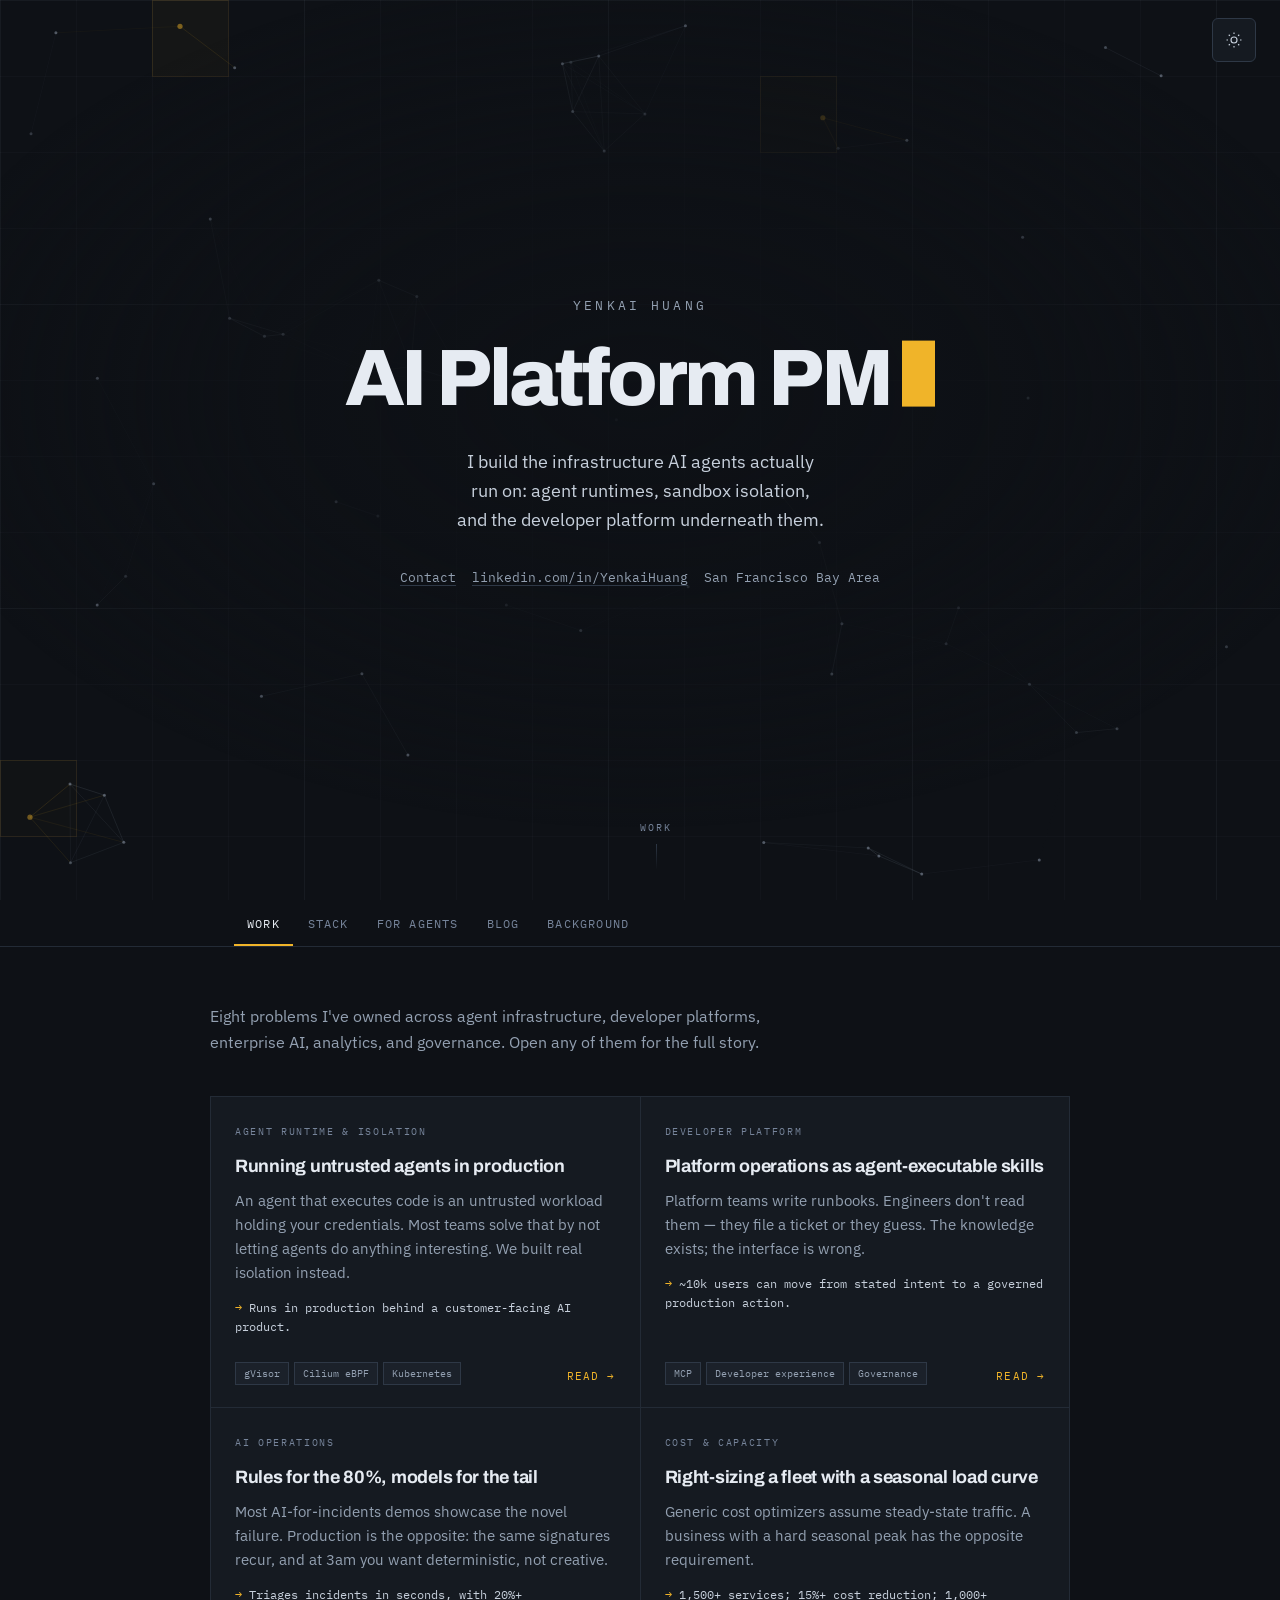
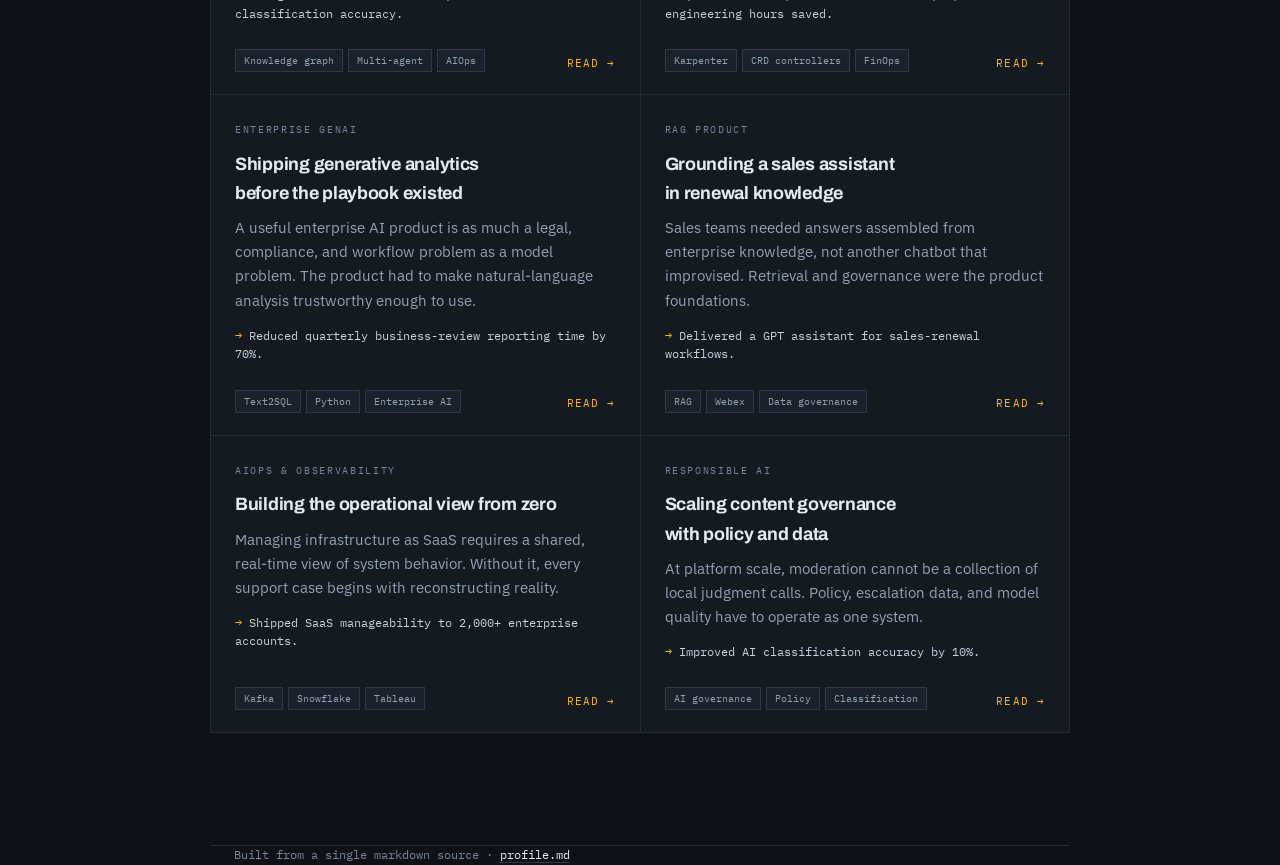
==== commit 06e34c31: "Match the original AI-Native SDLC Playbook design and structure" ====
--- a/index.html
+++ b/index.html
@@ -377,7 +377,7 @@
     <a class="dcard" href="blog/ai-native-sdlc.html">
       <div>
         <p class="mono" style="font-size:.7rem;margin:0 0 10px;color:var(--faint)">October 26, 2026 · Engineering systems</p>
-        <h3>Building an AI-native software delivery lifecycle</h3>
+        <h3>AI-Native SDLC Playbook</h3>
         <p>Coding agents can speed up implementation. Context, review capacity, and release discipline turn that speed into reliable delivery.</p>
       </div>
       <span class="arrow" aria-hidden="true">&rarr;</span>
